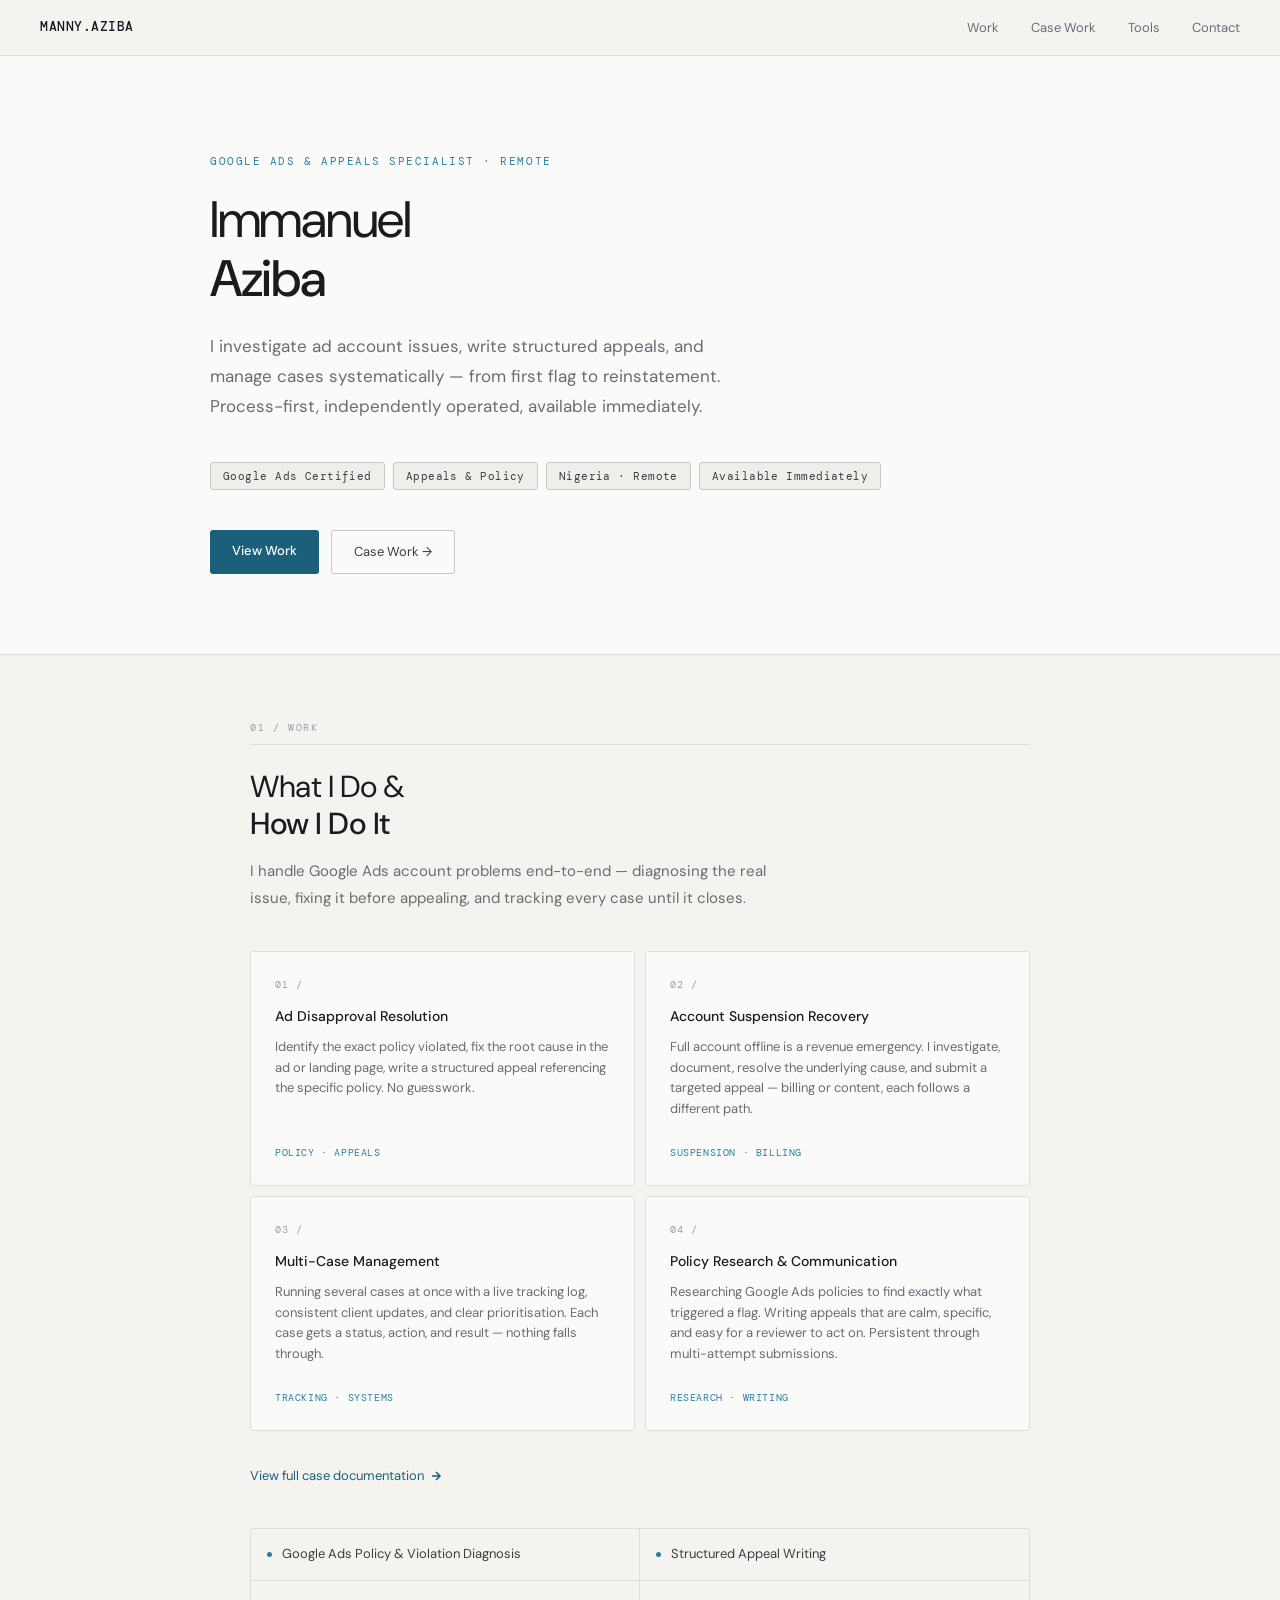
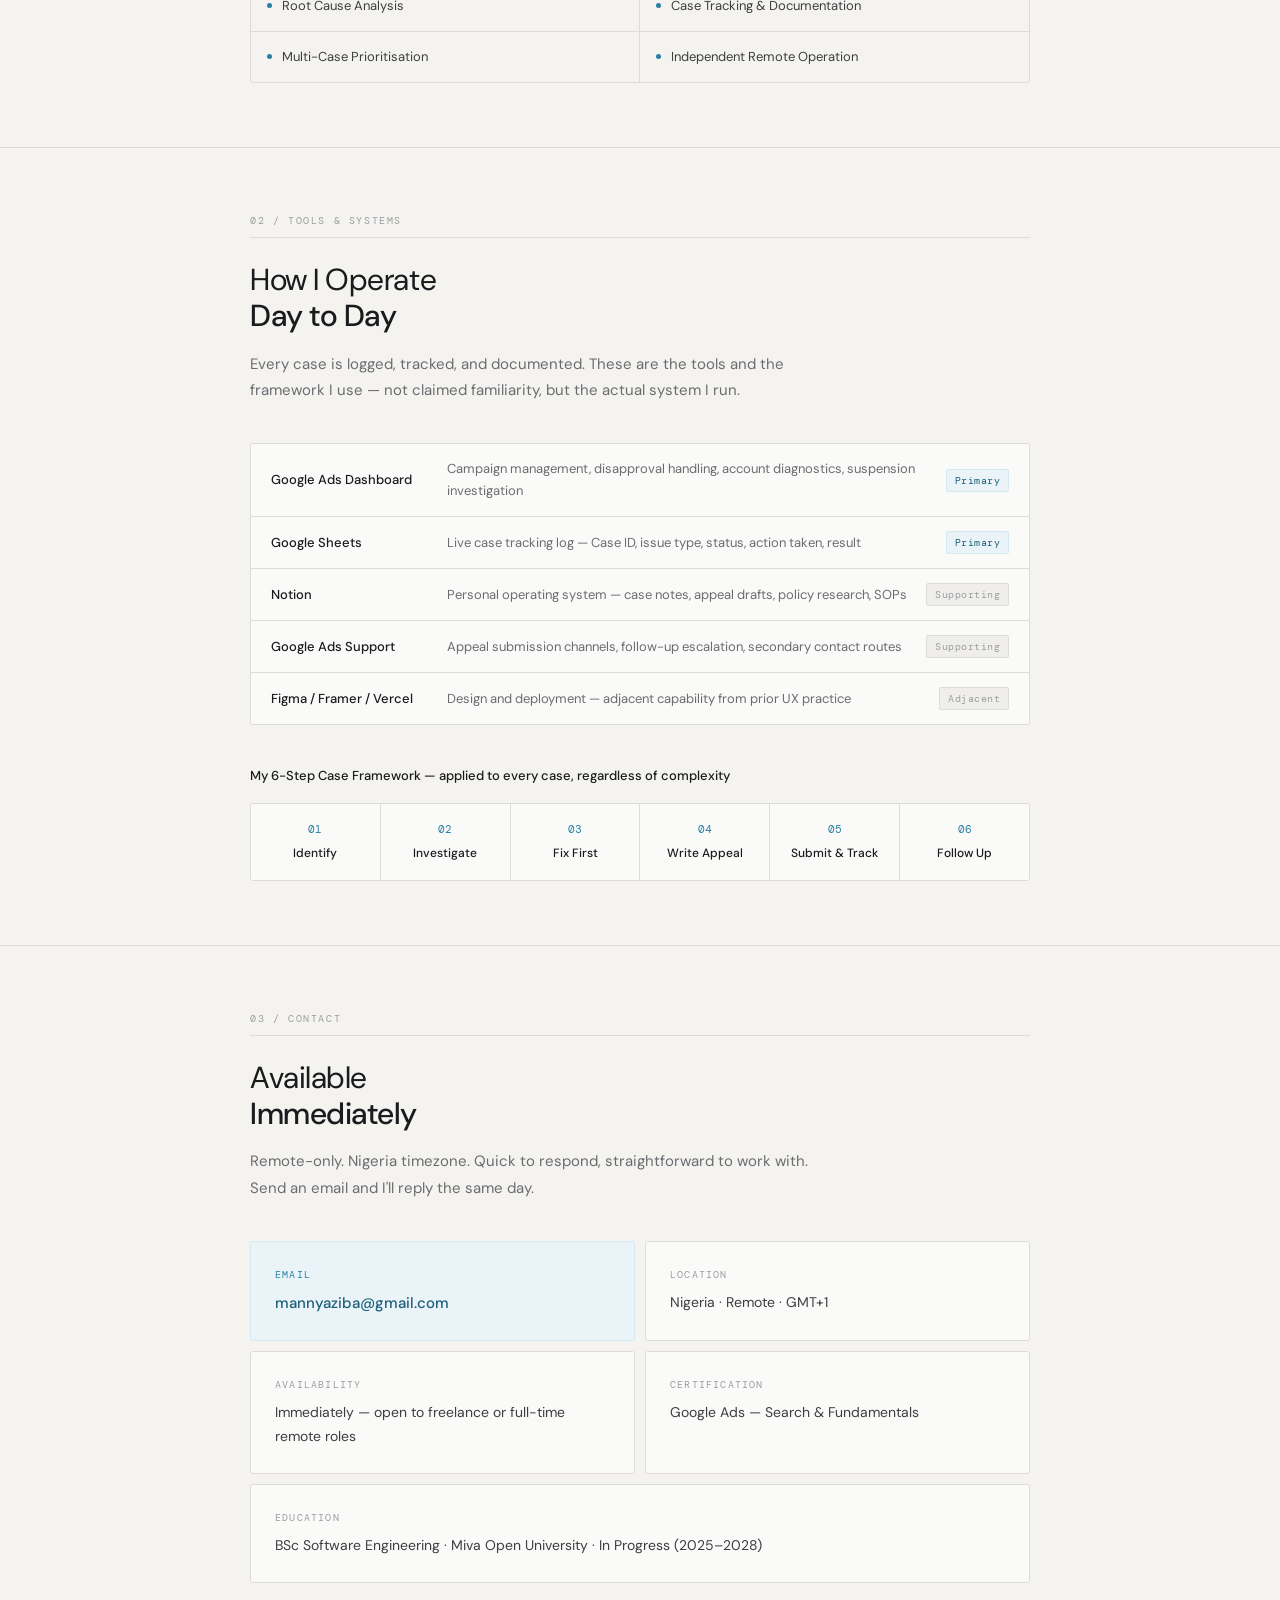
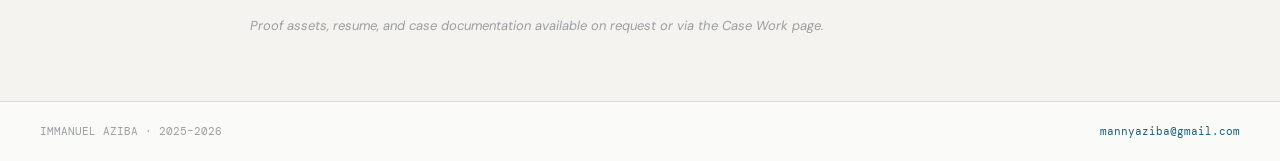
==== index.html @ 6a36b254 "Add files via upload" ====
<!DOCTYPE html>
<html lang="en">
<head>
<meta charset="UTF-8">
<meta name="viewport" content="width=device-width, initial-scale=1.0">
<meta name="description" content="Immanuel Aziba — Google Ads & Appeals Specialist. Remote, available immediately.">
<title>Immanuel Aziba — Google Ads & Appeals Specialist</title>
<link rel="preconnect" href="https://fonts.googleapis.com">
<link rel="preconnect" href="https://fonts.gstatic.com" crossorigin>
<link href="https://fonts.googleapis.com/css2?family=DM+Sans:ital,wght@0,300;0,400;0,500;1,400&family=DM+Mono:wght@400;500&display=swap" rel="stylesheet">
<style>
  *, *::before, *::after { box-sizing: border-box; margin: 0; padding: 0; }

  :root {
    --page-bg: #F4F3EF;
    --surface: #FAFAF8;
    --surface-2: #EFEEEA;
    --ink: #1A1B1E;
    --ink-mid: #3D3E42;
    --ink-light: #6B6C72;
    --ink-muted: #9B9DA3;
    --border: #DDDCDA;
    --border-strong: #C8C7C3;
    --accent: #1C5F7A;
    --accent-mid: #2980A3;
    --accent-light: #D4EAF3;
    --accent-pale: #EAF4F8;
    --gold: #8A6E3A;
    --gold-pale: #F2EBD9;
    --success: #2A6E45;
    --success-pale: #DDF0E7;
  }

  html { background: var(--page-bg); color: var(--ink); font-family: 'DM Sans', sans-serif; scroll-behavior: smooth; }
  body { min-height: 100vh; font-size: 15px; line-height: 1.7; -webkit-font-smoothing: antialiased; }

  /* NAV */
  nav {
    position: sticky; top: 0; z-index: 100;
    background: rgba(244,243,239,0.95);
    backdrop-filter: blur(8px);
    border-bottom: 1px solid var(--border);
    padding: 0 2.5rem;
    display: flex; align-items: center; justify-content: space-between;
    height: 56px;
  }
  .nav-logo {
    font-family: 'DM Mono', monospace;
    font-weight: 500; font-size: 13px; letter-spacing: 0.04em;
    color: var(--ink); text-decoration: none;
  }
  .nav-links { display: flex; gap: 2rem; list-style: none; }
  .nav-links a { font-size: 13px; color: var(--ink-light); text-decoration: none; transition: color 0.15s; }
  .nav-links a:hover { color: var(--ink); }
  .nav-links a.active { color: var(--accent); font-weight: 500; }
  .nav-hamburger { display: none; background: none; border: none; cursor: pointer; padding: 4px; color: var(--ink-light); }

  /* WRAPPER */
  .wrap { max-width: 860px; margin: 0 auto; padding: 0 2.5rem; }

  /* ── HERO ─────────────────────────────── */
  #home {
    background: var(--surface);
    border-bottom: 1px solid var(--border);
    padding: 6rem 2.5rem 5rem;
  }
  .hero-inner { max-width: 860px; margin: 0 auto; }
  .hero-eyebrow {
    font-family: 'DM Mono', monospace;
    font-size: 11px; letter-spacing: 0.14em;
    color: var(--accent-mid); text-transform: uppercase;
    margin-bottom: 1.25rem;
  }
  h1 {
    font-size: clamp(2rem, 5vw, 3.2rem);
    font-weight: 400; color: var(--ink);
    line-height: 1.15; letter-spacing: -0.025em;
    margin-bottom: 1.5rem;
  }
  h1 strong { font-weight: 500; }
  .hero-desc {
    font-size: 17px; color: var(--ink-light);
    max-width: 560px; line-height: 1.75;
    margin-bottom: 2.5rem;
  }
  .hero-chips { display: flex; gap: 8px; flex-wrap: wrap; margin-bottom: 2.5rem; }
  .chip {
    font-family: 'DM Mono', monospace; font-size: 11px;
    background: var(--surface-2); border: 1px solid var(--border-strong);
    color: var(--ink-mid); padding: 4px 12px; border-radius: 3px; letter-spacing: 0.04em;
  }
  .hero-cta { display: flex; gap: 12px; flex-wrap: wrap; }
  .btn-primary {
    font-family: 'DM Sans', sans-serif; font-size: 13px; font-weight: 500;
    background: var(--accent); color: #fff;
    padding: 10px 22px; border-radius: 3px; text-decoration: none;
    transition: background 0.15s;
  }
  .btn-primary:hover { background: var(--accent-mid); }
  .btn-secondary {
    font-family: 'DM Sans', sans-serif; font-size: 13px; font-weight: 400;
    background: transparent; color: var(--ink-mid);
    border: 1px solid var(--border-strong);
    padding: 10px 22px; border-radius: 3px; text-decoration: none;
    transition: border-color 0.15s, color 0.15s;
  }
  .btn-secondary:hover { border-color: var(--ink-mid); color: var(--ink); }

  /* ── SECTION SHARED ───────────────────── */
  section { padding: 4rem 0; border-bottom: 1px solid var(--border); }
  section:last-of-type { border-bottom: none; }
  .section-eyebrow {
    font-family: 'DM Mono', monospace; font-size: 10px;
    letter-spacing: 0.16em; text-transform: uppercase;
    color: var(--ink-muted); margin-bottom: 1.5rem;
    padding-bottom: 8px; border-bottom: 1px solid var(--border);
  }
  h2 {
    font-size: clamp(1.3rem, 3vw, 1.9rem); font-weight: 400;
    color: var(--ink); letter-spacing: -0.015em;
    margin-bottom: 1rem; line-height: 1.2;
  }
  h2 strong { font-weight: 500; }
  .section-lead { font-size: 15px; color: var(--ink-light); max-width: 560px; line-height: 1.75; margin-bottom: 2.5rem; }

  /* ── WORK ─────────────────────────────── */
  .work-grid { display: grid; grid-template-columns: 1fr 1fr; gap: 10px; margin-bottom: 2rem; }
  .work-card {
    background: var(--surface);
    border: 1px solid var(--border);
    border-radius: 3px; padding: 1.5rem;
    display: flex; flex-direction: column; gap: 0.5rem;
  }
  .work-card-num {
    font-family: 'DM Mono', monospace; font-size: 10px;
    color: var(--ink-muted); letter-spacing: 0.1em; margin-bottom: 0.25rem;
  }
  .work-card-title { font-weight: 500; font-size: 14px; color: var(--ink); }
  .work-card-desc { font-size: 13px; color: var(--ink-light); line-height: 1.6; }
  .work-card-tag {
    margin-top: auto; padding-top: 1rem;
    font-family: 'DM Mono', monospace; font-size: 10px;
    color: var(--accent-mid); letter-spacing: 0.06em; text-transform: uppercase;
  }
  .work-link-row { margin-top: 0.5rem; }
  .work-link {
    font-size: 13px; color: var(--accent); text-decoration: none;
    display: inline-flex; align-items: center; gap: 6px;
  }
  .work-link:hover { text-decoration: underline; }
  .work-link svg { width: 12px; height: 12px; }

  /* COMPETENCIES TABLE */
  .comp-grid { display: grid; grid-template-columns: 1fr 1fr; gap: 0; border: 1px solid var(--border); border-radius: 3px; overflow: hidden; margin-top: 2rem; }
  .comp-item {
    padding: 0.875rem 1rem; border-bottom: 1px solid var(--border);
    border-right: 1px solid var(--border);
    font-size: 13px; color: var(--ink-mid);
    display: flex; align-items: center; gap: 10px;
  }
  .comp-item:nth-child(even) { border-right: none; }
  .comp-item:nth-last-child(-n+2) { border-bottom: none; }
  .comp-dot { width: 5px; height: 5px; border-radius: 50%; background: var(--accent-mid); flex-shrink: 0; }

  /* ── TOOLS ────────────────────────────── */
  .tools-list { display: flex; flex-direction: column; gap: 0; border: 1px solid var(--border); border-radius: 3px; overflow: hidden; }
  .tool-row {
    display: grid; grid-template-columns: 160px 1fr auto;
    align-items: center; gap: 1rem;
    padding: 0.875rem 1.25rem;
    border-bottom: 1px solid var(--border);
    background: var(--surface);
    font-size: 13px;
  }
  .tool-row:last-child { border-bottom: none; }
  .tool-name { font-weight: 500; color: var(--ink); font-size: 13px; }
  .tool-desc { color: var(--ink-light); }
  .tool-badge {
    font-family: 'DM Mono', monospace; font-size: 10px; letter-spacing: 0.05em;
    background: var(--surface-2); border: 1px solid var(--border);
    color: var(--ink-muted); padding: 2px 8px; border-radius: 2px;
    white-space: nowrap;
  }
  .tool-badge.primary { background: var(--accent-pale); border-color: var(--accent-light); color: var(--accent); }

  /* FRAMEWORK */
  .framework { margin-top: 2.5rem; }
  .framework-title { font-size: 13px; font-weight: 500; color: var(--ink); margin-bottom: 1rem; }
  .framework-steps { display: flex; gap: 0; border: 1px solid var(--border); border-radius: 3px; overflow: hidden; }
  .framework-step {
    flex: 1; padding: 1rem 0.875rem; border-right: 1px solid var(--border);
    background: var(--surface); text-align: center;
  }
  .framework-step:last-child { border-right: none; }
  .fs-num { font-family: 'DM Mono', monospace; font-size: 11px; color: var(--accent-mid); margin-bottom: 4px; }
  .fs-label { font-size: 12px; font-weight: 500; color: var(--ink); }

  /* ── CONTACT ──────────────────────────── */
  .contact-grid { display: grid; grid-template-columns: 1fr 1fr; gap: 10px; }
  .contact-card {
    background: var(--surface); border: 1px solid var(--border);
    border-radius: 3px; padding: 1.5rem;
  }
  .contact-card.primary { border-color: var(--accent-light); background: var(--accent-pale); }
  .c-label { font-family: 'DM Mono', monospace; font-size: 10px; color: var(--ink-muted); letter-spacing: 0.12em; text-transform: uppercase; margin-bottom: 0.5rem; }
  .contact-card.primary .c-label { color: var(--accent-mid); }
  .c-val { font-size: 14px; color: var(--ink-mid); }
  .c-val a { color: var(--accent); text-decoration: none; font-weight: 500; font-size: 15px; }
  .c-val a:hover { text-decoration: underline; }
  .contact-note { margin-top: 2rem; font-size: 13px; color: var(--ink-muted); font-style: italic; }

  /* FOOTER */
  footer {
    border-top: 1px solid var(--border);
    background: var(--surface);
    padding: 1.25rem 2.5rem;
    display: flex; justify-content: space-between; align-items: center;
    font-family: 'DM Mono', monospace; font-size: 11px; color: var(--ink-muted);
  }
  footer a { color: var(--accent); text-decoration: none; }
  footer a:hover { text-decoration: underline; }

  /* MOBILE */
  @media (max-width: 640px) {
    nav { padding: 0 1.25rem; }
    .nav-links { display: none; flex-direction: column; gap: 0; position: absolute; top: 56px; left: 0; right: 0; background: var(--surface); border-bottom: 1px solid var(--border); padding: 0.5rem 0; }
    .nav-links.open { display: flex; }
    .nav-links li { border-bottom: 1px solid var(--border); }
    .nav-links a { display: block; padding: 0.75rem 1.25rem; }
    .nav-hamburger { display: block; }
    #home { padding: 4rem 1.25rem 3.5rem; }
    .wrap { padding-left: 1.25rem; padding-right: 1.25rem; }
    .work-grid { grid-template-columns: 1fr; }
    .comp-grid { grid-template-columns: 1fr; }
    .comp-item { border-right: none !important; }
    .comp-item:last-child { border-bottom: none; }
    .tool-row { grid-template-columns: 1fr; gap: 4px; }
    .tool-badge { align-self: flex-start; }
    .framework-steps { flex-direction: column; }
    .framework-step { border-right: none; border-bottom: 1px solid var(--border); text-align: left; display: flex; align-items: center; gap: 10px; }
    .framework-step:last-child { border-bottom: none; }
    .contact-grid { grid-template-columns: 1fr; }
    footer { flex-direction: column; gap: 4px; text-align: center; padding: 1.25rem; }
  }
</style>
</head>
<body>

<nav>
  <a href="#home" class="nav-logo">MANNY.AZIBA</a>
  <ul class="nav-links" id="nav-links">
    <li><a href="#work">Work</a></li>
    <li><a href="case-work.html">Case Work</a></li>
    <li><a href="#tools">Tools</a></li>
    <li><a href="#contact">Contact</a></li>
  </ul>
  <button class="nav-hamburger" id="hamburger" aria-label="Toggle menu">
    <svg width="20" height="20" viewBox="0 0 20 20" fill="none" stroke="currentColor" stroke-width="1.5">
      <line x1="3" y1="6" x2="17" y2="6"/><line x1="3" y1="10" x2="17" y2="10"/><line x1="3" y1="14" x2="17" y2="14"/>
    </svg>
  </button>
</nav>

<main>

  <!-- HOME / HERO -->
  <div id="home">
    <div class="hero-inner">
      <div class="hero-eyebrow">Google Ads &amp; Appeals Specialist · Remote</div>
      <h1>Immanuel<br><strong>Aziba</strong></h1>
      <p class="hero-desc">
        I investigate ad account issues, write structured appeals, and manage cases systematically — from first flag to reinstatement. Process-first, independently operated, available immediately.
      </p>
      <div class="hero-chips">
        <span class="chip">Google Ads Certified</span>
        <span class="chip">Appeals &amp; Policy</span>
        <span class="chip">Nigeria · Remote</span>
        <span class="chip">Available Immediately</span>
      </div>
      <div class="hero-cta">
        <a href="#work" class="btn-primary">View Work</a>
        <a href="case-work.html" class="btn-secondary">Case Work →</a>
      </div>
    </div>
  </div>

  <!-- WORK -->
  <section id="work">
    <div class="wrap">
      <div class="section-eyebrow">01 / Work</div>
      <h2>What I Do &amp;<br><strong>How I Do It</strong></h2>
      <p class="section-lead">
        I handle Google Ads account problems end-to-end — diagnosing the real issue, fixing it before appealing, and tracking every case until it closes.
      </p>

      <div class="work-grid">
        <div class="work-card">
          <div class="work-card-num">01 /</div>
          <div class="work-card-title">Ad Disapproval Resolution</div>
          <div class="work-card-desc">Identify the exact policy violated, fix the root cause in the ad or landing page, write a structured appeal referencing the specific policy. No guesswork.</div>
          <div class="work-card-tag">Policy · Appeals</div>
        </div>
        <div class="work-card">
          <div class="work-card-num">02 /</div>
          <div class="work-card-title">Account Suspension Recovery</div>
          <div class="work-card-desc">Full account offline is a revenue emergency. I investigate, document, resolve the underlying cause, and submit a targeted appeal — billing or content, each follows a different path.</div>
          <div class="work-card-tag">Suspension · Billing</div>
        </div>
        <div class="work-card">
          <div class="work-card-num">03 /</div>
          <div class="work-card-title">Multi-Case Management</div>
          <div class="work-card-desc">Running several cases at once with a live tracking log, consistent client updates, and clear prioritisation. Each case gets a status, action, and result — nothing falls through.</div>
          <div class="work-card-tag">Tracking · Systems</div>
        </div>
        <div class="work-card">
          <div class="work-card-num">04 /</div>
          <div class="work-card-title">Policy Research &amp; Communication</div>
          <div class="work-card-desc">Researching Google Ads policies to find exactly what triggered a flag. Writing appeals that are calm, specific, and easy for a reviewer to act on. Persistent through multi-attempt submissions.</div>
          <div class="work-card-tag">Research · Writing</div>
        </div>
      </div>

      <div class="work-link-row">
        <a href="case-work.html" class="work-link">
          View full case documentation
          <svg viewBox="0 0 12 12" fill="none" stroke="currentColor" stroke-width="1.5"><path d="M2 6h8M6 2l4 4-4 4"/></svg>
        </a>
      </div>

      <div class="comp-grid" style="margin-top: 2.5rem;">
        <div class="comp-item"><div class="comp-dot"></div>Google Ads Policy &amp; Violation Diagnosis</div>
        <div class="comp-item"><div class="comp-dot"></div>Structured Appeal Writing</div>
        <div class="comp-item"><div class="comp-dot"></div>Root Cause Analysis</div>
        <div class="comp-item"><div class="comp-dot"></div>Case Tracking &amp; Documentation</div>
        <div class="comp-item"><div class="comp-dot"></div>Multi-Case Prioritisation</div>
        <div class="comp-item"><div class="comp-dot"></div>Independent Remote Operation</div>
      </div>
    </div>
  </section>

  <!-- TOOLS -->
  <section id="tools">
    <div class="wrap">
      <div class="section-eyebrow">02 / Tools &amp; Systems</div>
      <h2>How I Operate<br><strong>Day to Day</strong></h2>
      <p class="section-lead">
        Every case is logged, tracked, and documented. These are the tools and the framework I use — not claimed familiarity, but the actual system I run.
      </p>

      <div class="tools-list">
        <div class="tool-row">
          <div class="tool-name">Google Ads Dashboard</div>
          <div class="tool-desc">Campaign management, disapproval handling, account diagnostics, suspension investigation</div>
          <div class="tool-badge primary">Primary</div>
        </div>
        <div class="tool-row">
          <div class="tool-name">Google Sheets</div>
          <div class="tool-desc">Live case tracking log — Case ID, issue type, status, action taken, result</div>
          <div class="tool-badge primary">Primary</div>
        </div>
        <div class="tool-row">
          <div class="tool-name">Notion</div>
          <div class="tool-desc">Personal operating system — case notes, appeal drafts, policy research, SOPs</div>
          <div class="tool-badge">Supporting</div>
        </div>
        <div class="tool-row">
          <div class="tool-name">Google Ads Support</div>
          <div class="tool-desc">Appeal submission channels, follow-up escalation, secondary contact routes</div>
          <div class="tool-badge">Supporting</div>
        </div>
        <div class="tool-row">
          <div class="tool-name">Figma / Framer / Vercel</div>
          <div class="tool-desc">Design and deployment — adjacent capability from prior UX practice</div>
          <div class="tool-badge">Adjacent</div>
        </div>
      </div>

      <div class="framework">
        <div class="framework-title">My 6-Step Case Framework — applied to every case, regardless of complexity</div>
        <div class="framework-steps">
          <div class="framework-step">
            <div class="fs-num">01</div>
            <div class="fs-label">Identify</div>
          </div>
          <div class="framework-step">
            <div class="fs-num">02</div>
            <div class="fs-label">Investigate</div>
          </div>
          <div class="framework-step">
            <div class="fs-num">03</div>
            <div class="fs-label">Fix First</div>
          </div>
          <div class="framework-step">
            <div class="fs-num">04</div>
            <div class="fs-label">Write Appeal</div>
          </div>
          <div class="framework-step">
            <div class="fs-num">05</div>
            <div class="fs-label">Submit &amp; Track</div>
          </div>
          <div class="framework-step">
            <div class="fs-num">06</div>
            <div class="fs-label">Follow Up</div>
          </div>
        </div>
      </div>
    </div>
  </section>

  <!-- CONTACT -->
  <section id="contact">
    <div class="wrap">
      <div class="section-eyebrow">03 / Contact</div>
      <h2>Available<br><strong>Immediately</strong></h2>
      <p class="section-lead">
        Remote-only. Nigeria timezone. Quick to respond, straightforward to work with. Send an email and I'll reply the same day.
      </p>

      <div class="contact-grid">
        <div class="contact-card primary">
          <div class="c-label">Email</div>
          <div class="c-val"><a href="mailto:mannyaziba@gmail.com">mannyaziba@gmail.com</a></div>
        </div>
        <div class="contact-card">
          <div class="c-label">Location</div>
          <div class="c-val">Nigeria · Remote · GMT+1</div>
        </div>
        <div class="contact-card">
          <div class="c-label">Availability</div>
          <div class="c-val">Immediately — open to freelance or full-time remote roles</div>
        </div>
        <div class="contact-card">
          <div class="c-label">Certification</div>
          <div class="c-val">Google Ads — Search &amp; Fundamentals</div>
        </div>
        <div class="contact-card" style="grid-column: 1 / -1;">
          <div class="c-label">Education</div>
          <div class="c-val">BSc Software Engineering · Miva Open University · In Progress (2025–2028)</div>
        </div>
      </div>

      <p class="contact-note">Proof assets, resume, and case documentation available on request or via the Case Work page.</p>
    </div>
  </section>

</main>

<footer>
  <span>IMMANUEL AZIBA · 2025–2026</span>
  <a href="mailto:mannyaziba@gmail.com">mannyaziba@gmail.com</a>
</footer>

<script>
  // Mobile nav toggle
  const hamburger = document.getElementById('hamburger');
  const navLinks = document.getElementById('nav-links');
  hamburger.addEventListener('click', () => navLinks.classList.toggle('open'));
  navLinks.querySelectorAll('a').forEach(a => a.addEventListener('click', () => navLinks.classList.remove('open')));

  // Active nav highlighting on scroll
  const sections = document.querySelectorAll('[id]');
  const navAs = document.querySelectorAll('.nav-links a');
  const observer = new IntersectionObserver((entries) => {
    entries.forEach(e => {
      if (e.isIntersecting) {
        navAs.forEach(a => a.classList.remove('active'));
        const active = document.querySelector(`.nav-links a[href="#${e.target.id}"]`);
        if (active) active.classList.add('active');
      }
    });
  }, { rootMargin: '-40% 0px -55% 0px' });
  sections.forEach(s => observer.observe(s));
</script>

</body>
</html>
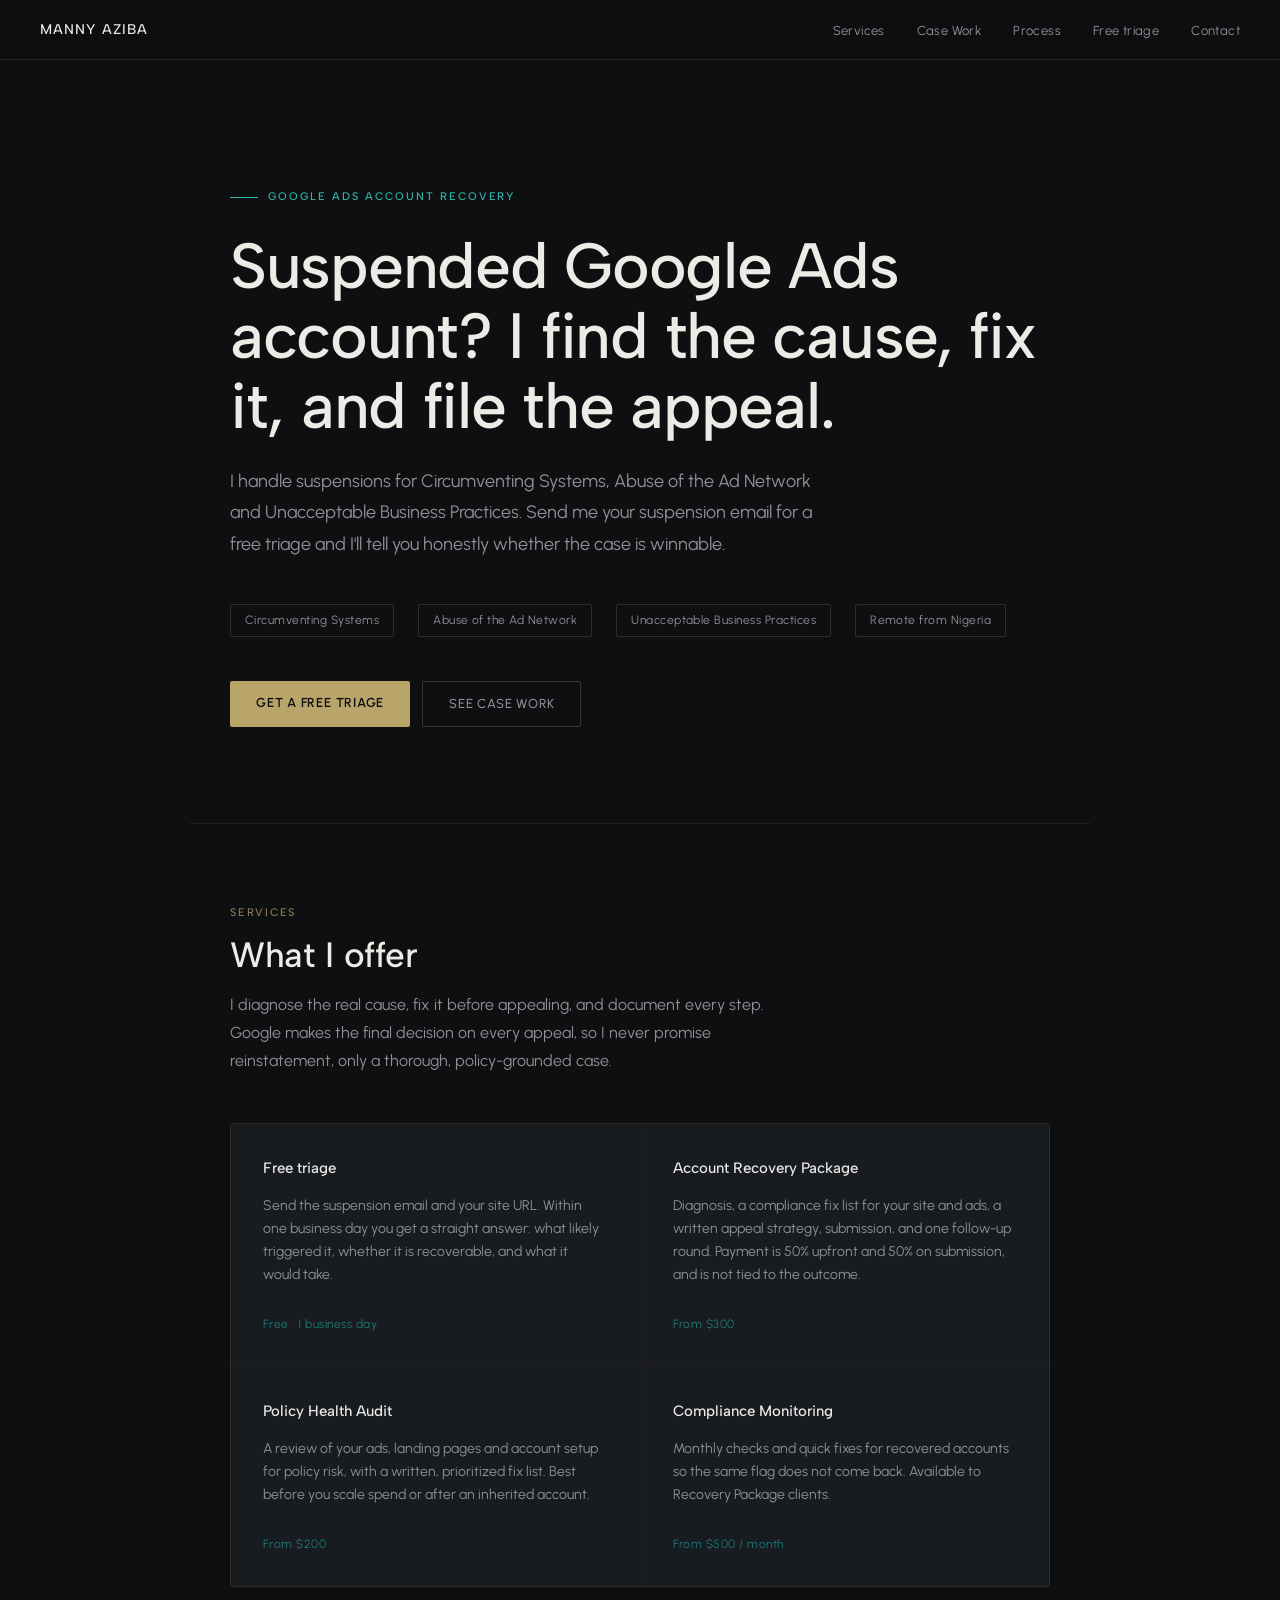
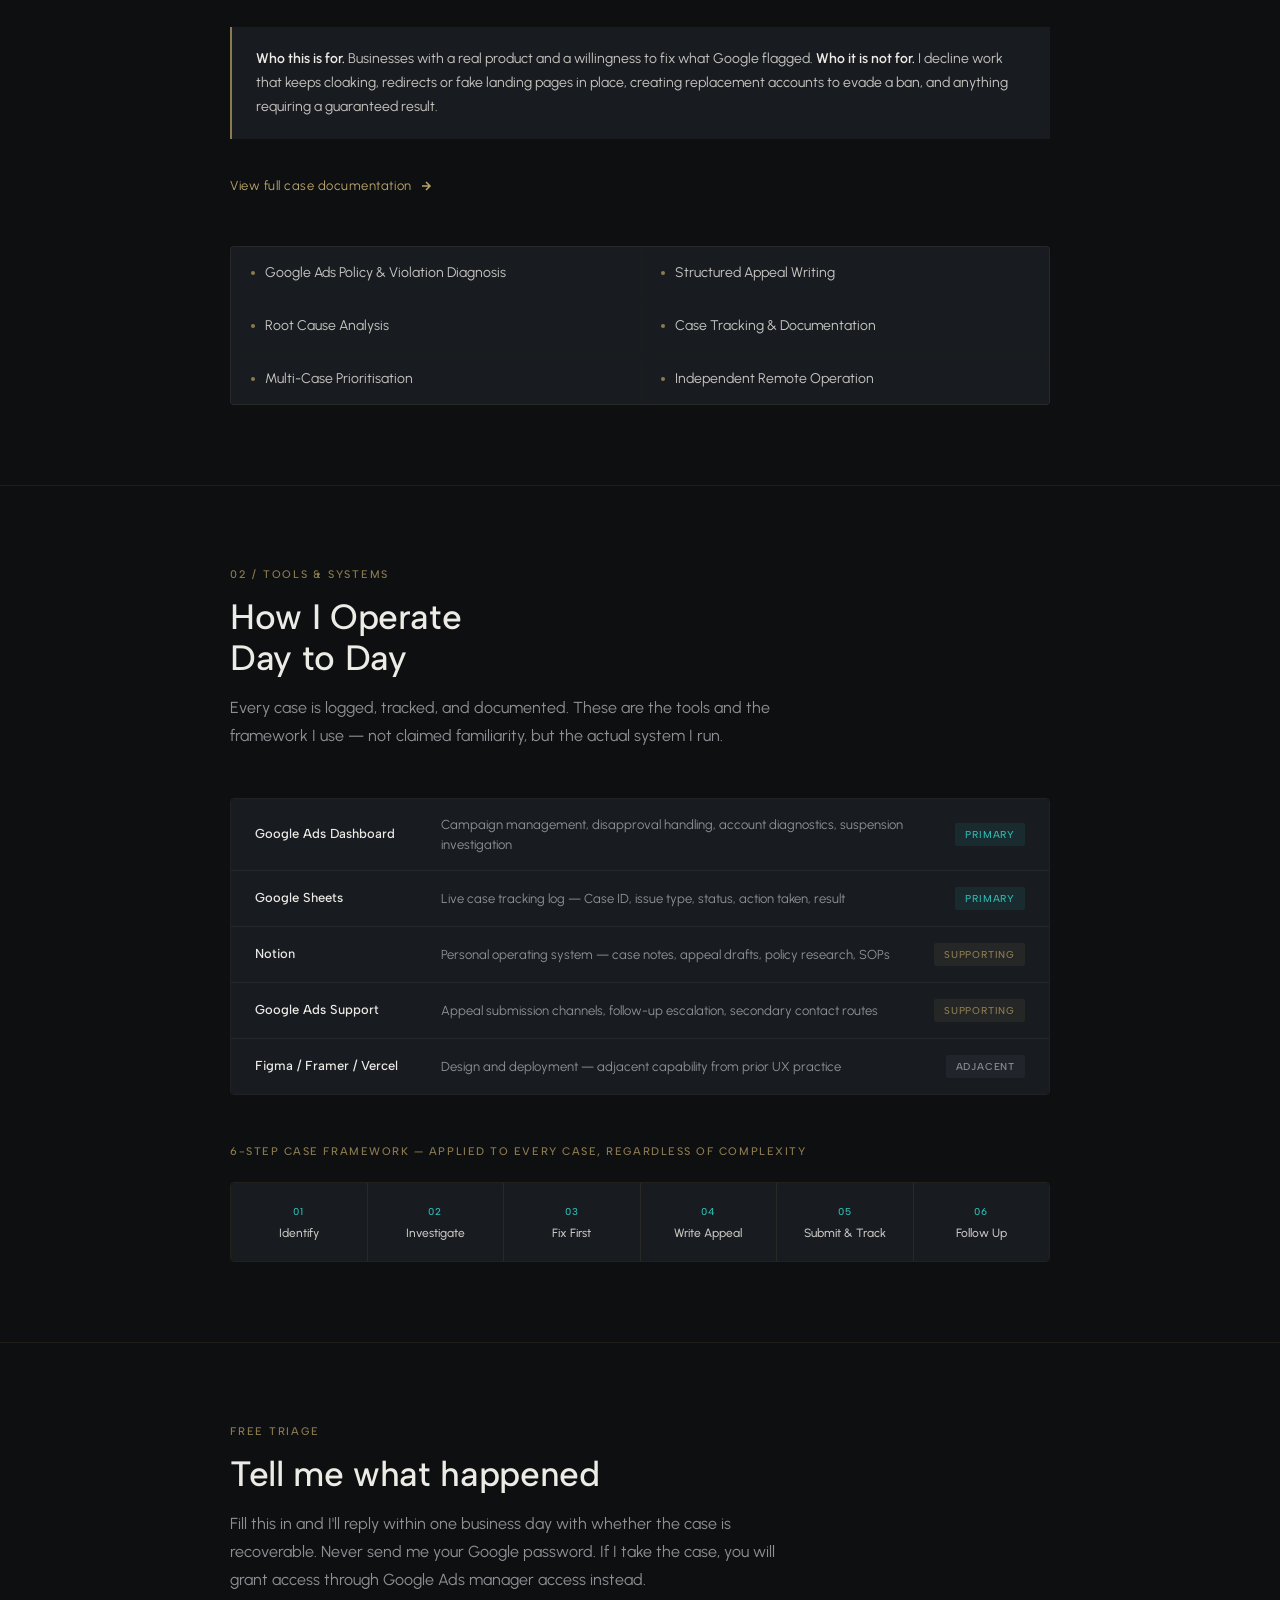
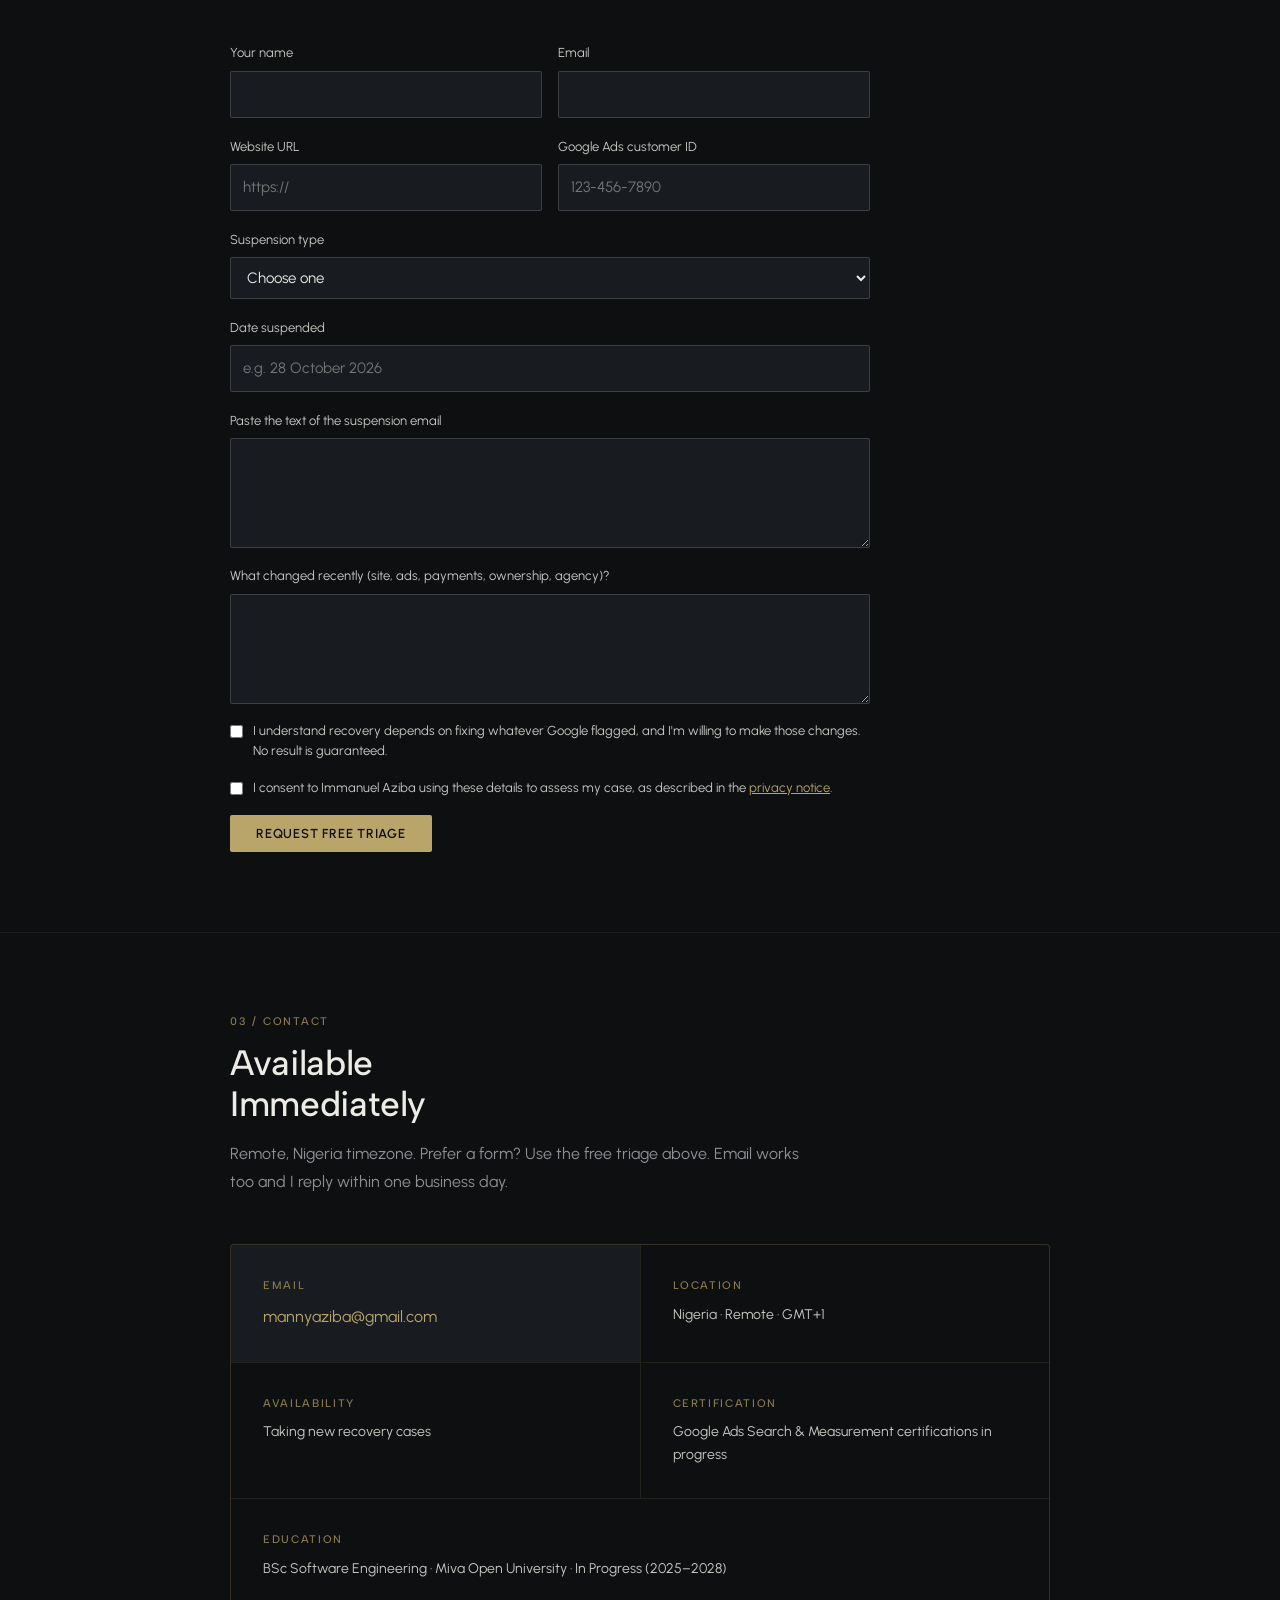
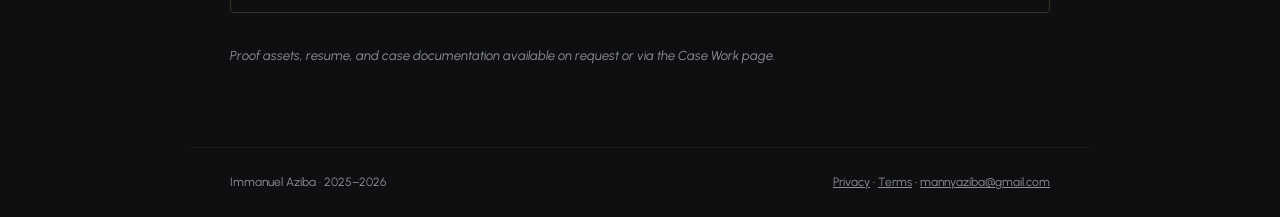
==== commit a9e89369: "Add files via upload" ====
--- a/index.html
+++ b/index.html
@@ -3,331 +3,355 @@
 <head>
 <meta charset="UTF-8">
 <meta name="viewport" content="width=device-width, initial-scale=1.0">
-<meta name="description" content="Immanuel Aziba — Google Ads & Appeals Specialist. Remote, available immediately.">
+<meta name="description" content="Suspended Google Ads account? Immanuel Aziba investigates the cause, fixes it and files the appeal. Circumventing Systems, Abuse of the Ad Network, Unacceptable Business Practices.">
 <title>Immanuel Aziba — Google Ads & Appeals Specialist</title>
 <link rel="preconnect" href="https://fonts.googleapis.com">
 <link rel="preconnect" href="https://fonts.gstatic.com" crossorigin>
-<link href="https://fonts.googleapis.com/css2?family=DM+Sans:ital,wght@0,300;0,400;0,500;1,400&family=DM+Mono:wght@400;500&display=swap" rel="stylesheet">
+<link href="https://fonts.googleapis.com/css2?family=Urbanist:ital,wght@0,400;0,500;0,600;1,400&family=Albert+Sans:wght@500&display=swap" rel="stylesheet">
 <style>
   *, *::before, *::after { box-sizing: border-box; margin: 0; padding: 0; }
 
   :root {
-    --page-bg: #F4F3EF;
-    --surface: #FAFAF8;
-    --surface-2: #EFEEEA;
-    --ink: #1A1B1E;
-    --ink-mid: #3D3E42;
-    --ink-light: #6B6C72;
-    --ink-muted: #9B9DA3;
-    --border: #DDDCDA;
-    --border-strong: #C8C7C3;
-    --accent: #1C5F7A;
-    --accent-mid: #2980A3;
-    --accent-light: #D4EAF3;
-    --accent-pale: #EAF4F8;
-    --gold: #8A6E3A;
-    --gold-pale: #F2EBD9;
-    --success: #2A6E45;
-    --success-pale: #DDF0E7;
-  }
-
-  html { background: var(--page-bg); color: var(--ink); font-family: 'DM Sans', sans-serif; scroll-behavior: smooth; }
-  body { min-height: 100vh; font-size: 15px; line-height: 1.7; -webkit-font-smoothing: antialiased; }
-
-  /* NAV */
+    --obsidian: #0E0F11;
+    --graphite: #1C1F24;
+    --graphite-light: #252930;
+    --bone: #ECEBE6;
+    --bone-dim: #C8C7C2;
+    --fog: #8E9095;
+    --gold: #B9A46A;
+    --gold-dim: #8C7B4F;
+    --teal: #2FB8B0;
+    --teal-dim: #1D7A75;
+    --crimson: #A12121;
+    --surface: #181B20;
+  }
+
+  html { background: var(--obsidian); color: var(--bone); font-family: 'Urbanist', sans-serif; scroll-behavior: smooth; }
+  body { min-height: 100vh; background: var(--obsidian); color: var(--bone); font-size: 16px; line-height: 1.7; -webkit-font-smoothing: antialiased; }
+
+  /* ── NAV ──────────────────────────────── */
   nav {
     position: sticky; top: 0; z-index: 100;
-    background: rgba(244,243,239,0.95);
-    backdrop-filter: blur(8px);
-    border-bottom: 1px solid var(--border);
+    background: rgba(14,15,17,0.92); backdrop-filter: blur(12px);
+    border-bottom: 1px solid rgba(185,164,106,0.15);
     padding: 0 2.5rem;
     display: flex; align-items: center; justify-content: space-between;
-    height: 56px;
+    height: 60px;
   }
   .nav-logo {
-    font-family: 'DM Mono', monospace;
-    font-weight: 500; font-size: 13px; letter-spacing: 0.04em;
-    color: var(--ink); text-decoration: none;
+    font-family: 'Albert Sans', sans-serif;
+    font-weight: 500; font-size: 14px; letter-spacing: 0.08em;
+    color: var(--bone); text-decoration: none;
   }
   .nav-links { display: flex; gap: 2rem; list-style: none; }
-  .nav-links a { font-size: 13px; color: var(--ink-light); text-decoration: none; transition: color 0.15s; }
-  .nav-links a:hover { color: var(--ink); }
-  .nav-links a.active { color: var(--accent); font-weight: 500; }
-  .nav-hamburger { display: none; background: none; border: none; cursor: pointer; padding: 4px; color: var(--ink-light); }
-
-  /* WRAPPER */
-  .wrap { max-width: 860px; margin: 0 auto; padding: 0 2.5rem; }
+  .nav-links a {
+    font-size: 13px; color: var(--fog);
+    text-decoration: none; letter-spacing: 0.03em; transition: color 0.2s;
+  }
+  .nav-links a:hover, .nav-links a.active { color: var(--gold); }
+  .nav-hamburger { display: none; background: none; border: none; cursor: pointer; padding: 4px; color: var(--fog); }
+
+  /* ── SHARED ───────────────────────────── */
+  .wrap { max-width: 900px; margin: 0 auto; padding: 0 2.5rem; }
+
+  .section-tag {
+    font-family: 'Albert Sans', sans-serif;
+    font-size: 11px; font-weight: 500; letter-spacing: 0.18em;
+    color: var(--teal); text-transform: uppercase;
+    margin-bottom: 1.5rem;
+    display: flex; align-items: center; gap: 10px;
+  }
+  .section-tag::before { content: ''; display: block; width: 28px; height: 1px; background: var(--teal); }
+
+  .section-num {
+    font-family: 'Albert Sans', sans-serif;
+    font-size: 11px; font-weight: 500; letter-spacing: 0.16em;
+    color: var(--gold-dim); text-transform: uppercase; margin-bottom: 0.75rem;
+  }
+
+  h1 {
+    font-family: 'Albert Sans', sans-serif;
+    font-size: clamp(2.4rem, 6vw, 4rem); font-weight: 500;
+    color: var(--bone); line-height: 1.1; letter-spacing: -0.02em;
+    margin-bottom: 1.5rem;
+  }
+  h2 {
+    font-family: 'Albert Sans', sans-serif;
+    font-size: clamp(1.5rem, 3.5vw, 2.2rem); font-weight: 500;
+    color: var(--bone); line-height: 1.15; letter-spacing: -0.01em;
+    margin-bottom: 1rem;
+  }
 
   /* ── HERO ─────────────────────────────── */
   #home {
-    background: var(--surface);
-    border-bottom: 1px solid var(--border);
-    padding: 6rem 2.5rem 5rem;
-  }
-  .hero-inner { max-width: 860px; margin: 0 auto; }
-  .hero-eyebrow {
-    font-family: 'DM Mono', monospace;
-    font-size: 11px; letter-spacing: 0.14em;
-    color: var(--accent-mid); text-transform: uppercase;
-    margin-bottom: 1.25rem;
-  }
-  h1 {
-    font-size: clamp(2rem, 5vw, 3.2rem);
-    font-weight: 400; color: var(--ink);
-    line-height: 1.15; letter-spacing: -0.025em;
-    margin-bottom: 1.5rem;
-  }
-  h1 strong { font-weight: 500; }
+    padding: 8rem 2.5rem 6rem;
+    max-width: 900px; margin: 0 auto;
+    border-bottom: 1px solid rgba(185,164,106,0.12);
+  }
   .hero-desc {
-    font-size: 17px; color: var(--ink-light);
-    max-width: 560px; line-height: 1.75;
-    margin-bottom: 2.5rem;
-  }
-  .hero-chips { display: flex; gap: 8px; flex-wrap: wrap; margin-bottom: 2.5rem; }
+    font-size: 18px; color: var(--fog); max-width: 600px;
+    line-height: 1.75; margin-bottom: 2.75rem;
+  }
+  .hero-chips { display: flex; gap: 1.5rem; flex-wrap: wrap; margin-bottom: 2.75rem; }
   .chip {
-    font-family: 'DM Mono', monospace; font-size: 11px;
-    background: var(--surface-2); border: 1px solid var(--border-strong);
-    color: var(--ink-mid); padding: 4px 12px; border-radius: 3px; letter-spacing: 0.04em;
+    font-size: 12px; color: var(--fog);
+    border: 1px solid rgba(142,144,149,0.25);
+    padding: 5px 14px; border-radius: 2px; letter-spacing: 0.04em;
   }
   .hero-cta { display: flex; gap: 12px; flex-wrap: wrap; }
   .btn-primary {
-    font-family: 'DM Sans', sans-serif; font-size: 13px; font-weight: 500;
-    background: var(--accent); color: #fff;
-    padding: 10px 22px; border-radius: 3px; text-decoration: none;
-    transition: background 0.15s;
-  }
-  .btn-primary:hover { background: var(--accent-mid); }
-  .btn-secondary {
-    font-family: 'DM Sans', sans-serif; font-size: 13px; font-weight: 400;
-    background: transparent; color: var(--ink-mid);
-    border: 1px solid var(--border-strong);
-    padding: 10px 22px; border-radius: 3px; text-decoration: none;
-    transition: border-color 0.15s, color 0.15s;
-  }
-  .btn-secondary:hover { border-color: var(--ink-mid); color: var(--ink); }
-
-  /* ── SECTION SHARED ───────────────────── */
-  section { padding: 4rem 0; border-bottom: 1px solid var(--border); }
-  section:last-of-type { border-bottom: none; }
-  .section-eyebrow {
-    font-family: 'DM Mono', monospace; font-size: 10px;
-    letter-spacing: 0.16em; text-transform: uppercase;
-    color: var(--ink-muted); margin-bottom: 1.5rem;
-    padding-bottom: 8px; border-bottom: 1px solid var(--border);
-  }
-  h2 {
-    font-size: clamp(1.3rem, 3vw, 1.9rem); font-weight: 400;
-    color: var(--ink); letter-spacing: -0.015em;
-    margin-bottom: 1rem; line-height: 1.2;
-  }
-  h2 strong { font-weight: 500; }
-  .section-lead { font-size: 15px; color: var(--ink-light); max-width: 560px; line-height: 1.75; margin-bottom: 2.5rem; }
+    font-family: 'Urbanist', sans-serif; font-size: 13px; font-weight: 600;
+    letter-spacing: 0.06em; text-transform: uppercase;
+    background: var(--gold); color: var(--obsidian);
+    padding: 11px 26px; border-radius: 2px; text-decoration: none;
+    transition: background 0.2s, color 0.2s;
+  }
+  .btn-primary:hover { background: var(--bone); color: var(--obsidian); }
+  .btn-ghost {
+    font-family: 'Urbanist', sans-serif; font-size: 13px; font-weight: 500;
+    letter-spacing: 0.06em; text-transform: uppercase;
+    background: transparent; color: var(--fog);
+    border: 1px solid rgba(142,144,149,0.3);
+    padding: 11px 26px; border-radius: 2px; text-decoration: none;
+    transition: border-color 0.2s, color 0.2s;
+  }
+  .btn-ghost:hover { border-color: var(--gold-dim); color: var(--bone); }
+
+  /* ── SECTIONS ─────────────────────────── */
+  .page-section {
+    padding: 5rem 0;
+    border-bottom: 1px solid rgba(185,164,106,0.1);
+  }
+  .page-section:last-of-type { border-bottom: none; }
+  .section-lead { font-size: 16px; color: var(--fog); max-width: 580px; line-height: 1.75; margin-bottom: 3rem; }
 
   /* ── WORK ─────────────────────────────── */
-  .work-grid { display: grid; grid-template-columns: 1fr 1fr; gap: 10px; margin-bottom: 2rem; }
-  .work-card {
-    background: var(--surface);
-    border: 1px solid var(--border);
-    border-radius: 3px; padding: 1.5rem;
-    display: flex; flex-direction: column; gap: 0.5rem;
-  }
-  .work-card-num {
-    font-family: 'DM Mono', monospace; font-size: 10px;
-    color: var(--ink-muted); letter-spacing: 0.1em; margin-bottom: 0.25rem;
-  }
-  .work-card-title { font-weight: 500; font-size: 14px; color: var(--ink); }
-  .work-card-desc { font-size: 13px; color: var(--ink-light); line-height: 1.6; }
-  .work-card-tag {
-    margin-top: auto; padding-top: 1rem;
-    font-family: 'DM Mono', monospace; font-size: 10px;
-    color: var(--accent-mid); letter-spacing: 0.06em; text-transform: uppercase;
-  }
-  .work-link-row { margin-top: 0.5rem; }
+  .work-grid { display: grid; grid-template-columns: 1fr 1fr; gap: 1px; background: rgba(185,164,106,0.1); border: 1px solid rgba(185,164,106,0.1); border-radius: 4px; overflow: hidden; margin-bottom: 2.5rem; }
+  .work-card { background: var(--surface); padding: 2rem; display: flex; flex-direction: column; gap: 0.75rem; }
+  .work-card-num { font-family: 'Albert Sans', sans-serif; font-size: 10px; font-weight: 500; letter-spacing: 0.16em; color: var(--gold-dim); text-transform: uppercase; }
+  .work-card-title { font-family: 'Albert Sans', sans-serif; font-size: 15px; font-weight: 500; color: var(--bone); }
+  .work-card-desc { font-size: 14px; color: var(--fog); line-height: 1.65; }
+  .work-card-tag { margin-top: auto; padding-top: 1rem; font-size: 12px; color: var(--teal-dim); letter-spacing: 0.04em; }
+
   .work-link {
-    font-size: 13px; color: var(--accent); text-decoration: none;
-    display: inline-flex; align-items: center; gap: 6px;
-  }
-  .work-link:hover { text-decoration: underline; }
+    display: inline-flex; align-items: center; gap: 8px;
+    font-size: 13px; color: var(--gold); text-decoration: none;
+    letter-spacing: 0.04em; transition: color 0.2s;
+  }
+  .work-link:hover { color: var(--bone); }
   .work-link svg { width: 12px; height: 12px; }
 
-  /* COMPETENCIES TABLE */
-  .comp-grid { display: grid; grid-template-columns: 1fr 1fr; gap: 0; border: 1px solid var(--border); border-radius: 3px; overflow: hidden; margin-top: 2rem; }
+  /* COMPETENCIES */
+  .comp-grid {
+    margin-top: 3rem;
+    display: grid; grid-template-columns: 1fr 1fr; gap: 1px;
+    background: rgba(142,144,149,0.1);
+    border: 1px solid rgba(142,144,149,0.1); border-radius: 4px; overflow: hidden;
+  }
   .comp-item {
-    padding: 0.875rem 1rem; border-bottom: 1px solid var(--border);
-    border-right: 1px solid var(--border);
-    font-size: 13px; color: var(--ink-mid);
+    background: var(--surface); padding: 0.875rem 1.25rem;
+    font-size: 14px; color: var(--bone-dim);
     display: flex; align-items: center; gap: 10px;
   }
-  .comp-item:nth-child(even) { border-right: none; }
-  .comp-item:nth-last-child(-n+2) { border-bottom: none; }
-  .comp-dot { width: 5px; height: 5px; border-radius: 50%; background: var(--accent-mid); flex-shrink: 0; }
+  .comp-dot { width: 4px; height: 4px; border-radius: 50%; background: var(--gold-dim); flex-shrink: 0; }
 
   /* ── TOOLS ────────────────────────────── */
-  .tools-list { display: flex; flex-direction: column; gap: 0; border: 1px solid var(--border); border-radius: 3px; overflow: hidden; }
+  .tools-list { border: 1px solid rgba(142,144,149,0.15); border-radius: 4px; overflow: hidden; }
   .tool-row {
-    display: grid; grid-template-columns: 160px 1fr auto;
-    align-items: center; gap: 1rem;
-    padding: 0.875rem 1.25rem;
-    border-bottom: 1px solid var(--border);
-    background: var(--surface);
-    font-size: 13px;
+    display: grid; grid-template-columns: 170px 1fr auto;
+    align-items: center; gap: 1rem; padding: 1rem 1.5rem;
+    border-bottom: 1px solid rgba(142,144,149,0.1);
+    background: var(--surface); font-size: 14px;
   }
   .tool-row:last-child { border-bottom: none; }
-  .tool-name { font-weight: 500; color: var(--ink); font-size: 13px; }
-  .tool-desc { color: var(--ink-light); }
-  .tool-badge {
-    font-family: 'DM Mono', monospace; font-size: 10px; letter-spacing: 0.05em;
-    background: var(--surface-2); border: 1px solid var(--border);
-    color: var(--ink-muted); padding: 2px 8px; border-radius: 2px;
-    white-space: nowrap;
-  }
-  .tool-badge.primary { background: var(--accent-pale); border-color: var(--accent-light); color: var(--accent); }
+  .tool-name { font-family: 'Albert Sans', sans-serif; font-size: 13px; font-weight: 500; color: var(--bone); }
+  .tool-desc { font-size: 13px; color: var(--fog); line-height: 1.5; }
+  .tool-tag {
+    font-family: 'Albert Sans', sans-serif; font-size: 10px; font-weight: 500;
+    letter-spacing: 0.08em; text-transform: uppercase;
+    padding: 3px 10px; border-radius: 2px; white-space: nowrap;
+  }
+  .tag-primary { background: rgba(47,184,176,0.1); color: var(--teal); }
+  .tag-support  { background: rgba(185,164,106,0.08); color: var(--gold-dim); }
+  .tag-adjacent { background: rgba(142,144,149,0.08); color: var(--fog); }
 
   /* FRAMEWORK */
-  .framework { margin-top: 2.5rem; }
-  .framework-title { font-size: 13px; font-weight: 500; color: var(--ink); margin-bottom: 1rem; }
-  .framework-steps { display: flex; gap: 0; border: 1px solid var(--border); border-radius: 3px; overflow: hidden; }
-  .framework-step {
-    flex: 1; padding: 1rem 0.875rem; border-right: 1px solid var(--border);
+  .framework { margin-top: 3rem; }
+  .framework-label {
+    font-family: 'Albert Sans', sans-serif; font-size: 11px; font-weight: 500;
+    letter-spacing: 0.14em; color: var(--gold-dim); text-transform: uppercase;
+    margin-bottom: 1.25rem;
+  }
+  .framework-strip {
+    display: flex; border: 1px solid rgba(185,164,106,0.12);
+    border-radius: 4px; overflow: hidden;
+  }
+  .fs {
+    flex: 1; padding: 1.25rem 1rem;
+    border-right: 1px solid rgba(185,164,106,0.1);
     background: var(--surface); text-align: center;
   }
-  .framework-step:last-child { border-right: none; }
-  .fs-num { font-family: 'DM Mono', monospace; font-size: 11px; color: var(--accent-mid); margin-bottom: 4px; }
-  .fs-label { font-size: 12px; font-weight: 500; color: var(--ink); }
+  .fs:last-child { border-right: none; }
+  .fs-num { font-family: 'Albert Sans', sans-serif; font-size: 10px; font-weight: 500; letter-spacing: 0.12em; color: var(--teal); margin-bottom: 6px; }
+  .fs-label { font-size: 12px; font-weight: 500; color: var(--bone-dim); line-height: 1.3; }
 
   /* ── CONTACT ──────────────────────────── */
-  .contact-grid { display: grid; grid-template-columns: 1fr 1fr; gap: 10px; }
-  .contact-card {
-    background: var(--surface); border: 1px solid var(--border);
-    border-radius: 3px; padding: 1.5rem;
-  }
-  .contact-card.primary { border-color: var(--accent-light); background: var(--accent-pale); }
-  .c-label { font-family: 'DM Mono', monospace; font-size: 10px; color: var(--ink-muted); letter-spacing: 0.12em; text-transform: uppercase; margin-bottom: 0.5rem; }
-  .contact-card.primary .c-label { color: var(--accent-mid); }
-  .c-val { font-size: 14px; color: var(--ink-mid); }
-  .c-val a { color: var(--accent); text-decoration: none; font-weight: 500; font-size: 15px; }
+  .contact-grid {
+    display: grid; grid-template-columns: 1fr 1fr; gap: 1px;
+    background: rgba(185,164,106,0.12);
+    border: 1px solid rgba(185,164,106,0.12); border-radius: 4px; overflow: hidden;
+  }
+  .contact-card { background: var(--obsidian); padding: 2rem; }
+  .contact-card.highlight { background: var(--surface); }
+  .c-label {
+    font-family: 'Albert Sans', sans-serif; font-size: 11px; font-weight: 500;
+    letter-spacing: 0.15em; color: var(--gold-dim); text-transform: uppercase; margin-bottom: 0.5rem;
+  }
+  .c-val { font-size: 14px; color: var(--bone-dim); line-height: 1.6; }
+  .c-val a { color: var(--gold); text-decoration: none; font-size: 16px; }
   .c-val a:hover { text-decoration: underline; }
-  .contact-note { margin-top: 2rem; font-size: 13px; color: var(--ink-muted); font-style: italic; }
-
-  /* FOOTER */
+  .contact-note { margin-top: 2rem; font-size: 13px; color: var(--fog); font-style: italic; }
+
+  /* ── FOOTER ───────────────────────────── */
   footer {
-    border-top: 1px solid var(--border);
-    background: var(--surface);
-    padding: 1.25rem 2.5rem;
-    display: flex; justify-content: space-between; align-items: center;
-    font-family: 'DM Mono', monospace; font-size: 11px; color: var(--ink-muted);
-  }
-  footer a { color: var(--accent); text-decoration: none; }
-  footer a:hover { text-decoration: underline; }
-
-  /* MOBILE */
+    border-top: 1px solid rgba(185,164,106,0.1);
+    padding: 1.5rem 2.5rem;
+    display: flex; align-items: center; justify-content: space-between;
+    max-width: 900px; margin: 0 auto;
+  }
+  .footer-left { font-size: 12px; color: var(--fog); }
+  .footer-right { font-size: 12px; color: var(--gold-dim); }
+  .footer-right a { color: var(--gold-dim); text-decoration: none; }
+  .footer-right a:hover { color: var(--gold); text-decoration: underline; }
+
+  /* ── MOBILE ───────────────────────────── */
   @media (max-width: 640px) {
     nav { padding: 0 1.25rem; }
-    .nav-links { display: none; flex-direction: column; gap: 0; position: absolute; top: 56px; left: 0; right: 0; background: var(--surface); border-bottom: 1px solid var(--border); padding: 0.5rem 0; }
+    .nav-links {
+      display: none; flex-direction: column; gap: 0;
+      position: absolute; top: 60px; left: 0; right: 0;
+      background: var(--graphite);
+      border-bottom: 1px solid rgba(185,164,106,0.15);
+      padding: 0.5rem 0;
+    }
     .nav-links.open { display: flex; }
-    .nav-links li { border-bottom: 1px solid var(--border); }
-    .nav-links a { display: block; padding: 0.75rem 1.25rem; }
+    .nav-links li { border-bottom: 1px solid rgba(142,144,149,0.1); }
+    .nav-links a { display: block; padding: 0.75rem 1.5rem; }
     .nav-hamburger { display: block; }
-    #home { padding: 4rem 1.25rem 3.5rem; }
+    #home { padding: 5rem 1.25rem 4rem; }
     .wrap { padding-left: 1.25rem; padding-right: 1.25rem; }
     .work-grid { grid-template-columns: 1fr; }
     .comp-grid { grid-template-columns: 1fr; }
-    .comp-item { border-right: none !important; }
-    .comp-item:last-child { border-bottom: none; }
-    .tool-row { grid-template-columns: 1fr; gap: 4px; }
-    .tool-badge { align-self: flex-start; }
-    .framework-steps { flex-direction: column; }
-    .framework-step { border-right: none; border-bottom: 1px solid var(--border); text-align: left; display: flex; align-items: center; gap: 10px; }
-    .framework-step:last-child { border-bottom: none; }
+    .tool-row { grid-template-columns: 1fr; gap: 4px; padding: 1rem 1.25rem; }
+    .tool-tag { align-self: flex-start; }
+    .framework-strip { flex-direction: column; }
+    .fs { border-right: none; border-bottom: 1px solid rgba(185,164,106,0.1); text-align: left; display: flex; align-items: center; gap: 10px; padding: 0.875rem 1rem; }
+    .fs:last-child { border-bottom: none; }
     .contact-grid { grid-template-columns: 1fr; }
-    footer { flex-direction: column; gap: 4px; text-align: center; padding: 1.25rem; }
-  }
+    footer { flex-direction: column; gap: 8px; text-align: center; }
+  }
+  .fitnote { margin: 2rem 0; padding: 1.25rem 1.5rem; background: var(--surface); border-left: 2px solid var(--gold-dim); font-size: 14px; color: var(--bone-dim); line-height: 1.7; }
+  .fitnote b { color: var(--bone); font-weight: 600; }
+  .intake-form { display: grid; gap: 1.1rem; max-width: 640px; }
+  .intake-form label { font-size: 13px; color: var(--bone-dim); display: grid; gap: 6px; }
+  .intake-form input[type=text], .intake-form input[type=email], .intake-form input[type=url], .intake-form select, .intake-form textarea { font: inherit; font-size: 15px; background: var(--surface); color: var(--bone); border: 1px solid rgba(142,144,149,0.3); border-radius: 2px; padding: 10px 12px; width: 100%; }
+  .intake-form textarea { min-height: 110px; resize: vertical; }
+  .intake-form input:focus-visible, .intake-form select:focus-visible, .intake-form textarea:focus-visible, .intake-form button:focus-visible { outline: 2px solid var(--teal); outline-offset: 2px; }
+  .intake-form .check { display: flex; gap: 10px; align-items: flex-start; font-size: 13px; line-height: 1.5; }
+  .intake-form .check input { margin-top: 4px; accent-color: var(--teal); flex: none; }
+  .intake-form .warn { font-size: 13px; color: var(--gold); border: 1px solid rgba(185,164,106,0.3); padding: 10px 12px; border-radius: 2px; }
+  .intake-form button { cursor: pointer; border: 0; justify-self: start; }
+  .hp { position: absolute; left: -9999px; }
+  .footer-links { font-size: 12px; } .footer-links a { color: var(--fog); }
+  .two { display: grid; grid-template-columns: 1fr 1fr; gap: 1rem; }
+  @media (max-width: 640px) { .two { grid-template-columns: 1fr; } }
 </style>
 </head>
 <body>
 
 <nav>
-  <a href="#home" class="nav-logo">MANNY.AZIBA</a>
+  <a href="#home" class="nav-logo">MANNY AZIBA</a>
   <ul class="nav-links" id="nav-links">
-    <li><a href="#work">Work</a></li>
+    <li><a href="#work">Services</a></li>
     <li><a href="case-work.html">Case Work</a></li>
-    <li><a href="#tools">Tools</a></li>
+    <li><a href="#tools">Process</a></li>
+    <li><a href="#intake">Free triage</a></li>
     <li><a href="#contact">Contact</a></li>
   </ul>
   <button class="nav-hamburger" id="hamburger" aria-label="Toggle menu">
     <svg width="20" height="20" viewBox="0 0 20 20" fill="none" stroke="currentColor" stroke-width="1.5">
-      <line x1="3" y1="6" x2="17" y2="6"/><line x1="3" y1="10" x2="17" y2="10"/><line x1="3" y1="14" x2="17" y2="14"/>
+      <line x1="3" y1="6" x2="17" y2="6"/>
+      <line x1="3" y1="10" x2="17" y2="10"/>
+      <line x1="3" y1="14" x2="17" y2="14"/>
     </svg>
   </button>
 </nav>
 
 <main>
 
-  <!-- HOME / HERO -->
+  <!-- ── HOME / HERO ── -->
   <div id="home">
-    <div class="hero-inner">
-      <div class="hero-eyebrow">Google Ads &amp; Appeals Specialist · Remote</div>
-      <h1>Immanuel<br><strong>Aziba</strong></h1>
-      <p class="hero-desc">
-        I investigate ad account issues, write structured appeals, and manage cases systematically — from first flag to reinstatement. Process-first, independently operated, available immediately.
-      </p>
-      <div class="hero-chips">
-        <span class="chip">Google Ads Certified</span>
-        <span class="chip">Appeals &amp; Policy</span>
-        <span class="chip">Nigeria · Remote</span>
-        <span class="chip">Available Immediately</span>
-      </div>
-      <div class="hero-cta">
-        <a href="#work" class="btn-primary">View Work</a>
-        <a href="case-work.html" class="btn-secondary">Case Work →</a>
-      </div>
+    <div class="section-tag">Google Ads account recovery</div>
+    <h1>Suspended Google Ads account? I find the cause, fix it, and file the appeal.</h1>
+    <p class="hero-desc">
+      I handle suspensions for Circumventing Systems, Abuse of the Ad Network and Unacceptable Business Practices. Send me your suspension email for a free triage and I'll tell you honestly whether the case is winnable.
+    </p>
+    <div class="hero-chips">
+      <span class="chip">Circumventing Systems</span>
+      <span class="chip">Abuse of the Ad Network</span>
+      <span class="chip">Unacceptable Business Practices</span>
+      <span class="chip">Remote from Nigeria</span>
+    </div>
+    <div class="hero-cta">
+      <a href="#intake" class="btn-primary">Get a free triage</a>
+      <a href="case-work.html" class="btn-ghost">See case work</a>
     </div>
   </div>
 
-  <!-- WORK -->
-  <section id="work">
+  <!-- ── WORK ── -->
+  <section id="work" class="page-section">
     <div class="wrap">
-      <div class="section-eyebrow">01 / Work</div>
-      <h2>What I Do &amp;<br><strong>How I Do It</strong></h2>
+      <div class="section-num">Services</div>
+      <h2>What I offer</h2>
       <p class="section-lead">
-        I handle Google Ads account problems end-to-end — diagnosing the real issue, fixing it before appealing, and tracking every case until it closes.
+        I diagnose the real cause, fix it before appealing, and document every step. Google makes the final decision on every appeal, so I never promise reinstatement, only a thorough, policy-grounded case.
       </p>
 
       <div class="work-grid">
         <div class="work-card">
-          <div class="work-card-num">01 /</div>
-          <div class="work-card-title">Ad Disapproval Resolution</div>
-          <div class="work-card-desc">Identify the exact policy violated, fix the root cause in the ad or landing page, write a structured appeal referencing the specific policy. No guesswork.</div>
-          <div class="work-card-tag">Policy · Appeals</div>
+          <div class="work-card-title">Free triage</div>
+          <div class="work-card-desc">Send the suspension email and your site URL. Within one business day you get a straight answer: what likely triggered it, whether it is recoverable, and what it would take.</div>
+          <div class="work-card-tag">Free · 1 business day</div>
         </div>
         <div class="work-card">
-          <div class="work-card-num">02 /</div>
-          <div class="work-card-title">Account Suspension Recovery</div>
-          <div class="work-card-desc">Full account offline is a revenue emergency. I investigate, document, resolve the underlying cause, and submit a targeted appeal — billing or content, each follows a different path.</div>
-          <div class="work-card-tag">Suspension · Billing</div>
+          <div class="work-card-title">Account Recovery Package</div>
+          <div class="work-card-desc">Diagnosis, a compliance fix list for your site and ads, a written appeal strategy, submission, and one follow-up round. Payment is 50% upfront and 50% on submission, and is not tied to the outcome.</div>
+          <div class="work-card-tag">From $300</div>
         </div>
         <div class="work-card">
-          <div class="work-card-num">03 /</div>
-          <div class="work-card-title">Multi-Case Management</div>
-          <div class="work-card-desc">Running several cases at once with a live tracking log, consistent client updates, and clear prioritisation. Each case gets a status, action, and result — nothing falls through.</div>
-          <div class="work-card-tag">Tracking · Systems</div>
+          <div class="work-card-title">Policy Health Audit</div>
+          <div class="work-card-desc">A review of your ads, landing pages and account setup for policy risk, with a written, prioritized fix list. Best before you scale spend or after an inherited account.</div>
+          <div class="work-card-tag">From $200</div>
         </div>
         <div class="work-card">
-          <div class="work-card-num">04 /</div>
-          <div class="work-card-title">Policy Research &amp; Communication</div>
-          <div class="work-card-desc">Researching Google Ads policies to find exactly what triggered a flag. Writing appeals that are calm, specific, and easy for a reviewer to act on. Persistent through multi-attempt submissions.</div>
-          <div class="work-card-tag">Research · Writing</div>
+          <div class="work-card-title">Compliance Monitoring</div>
+          <div class="work-card-desc">Monthly checks and quick fixes for recovered accounts so the same flag does not come back. Available to Recovery Package clients.</div>
+          <div class="work-card-tag">From $500 / month</div>
         </div>
       </div>
 
-      <div class="work-link-row">
-        <a href="case-work.html" class="work-link">
-          View full case documentation
-          <svg viewBox="0 0 12 12" fill="none" stroke="currentColor" stroke-width="1.5"><path d="M2 6h8M6 2l4 4-4 4"/></svg>
-        </a>
+      <div class="fitnote">
+        <b>Who this is for.</b> Businesses with a real product and a willingness to fix what Google flagged. <b>Who it is not for.</b> I decline work that keeps cloaking, redirects or fake landing pages in place, creating replacement accounts to evade a ban, and anything requiring a guaranteed result.
       </div>
 
-      <div class="comp-grid" style="margin-top: 2.5rem;">
+      <a href="case-work.html" class="work-link">
+        View full case documentation
+        <svg viewBox="0 0 12 12" fill="none" stroke="currentColor" stroke-width="1.5">
+          <path d="M2 6h8M6 2l4 4-4 4"/>
+        </svg>
+      </a>
+
+      <div class="comp-grid">
         <div class="comp-item"><div class="comp-dot"></div>Google Ads Policy &amp; Violation Diagnosis</div>
         <div class="comp-item"><div class="comp-dot"></div>Structured Appeal Writing</div>
         <div class="comp-item"><div class="comp-dot"></div>Root Cause Analysis</div>
@@ -338,11 +362,11 @@
     </div>
   </section>
 
-  <!-- TOOLS -->
-  <section id="tools">
+  <!-- ── TOOLS ── -->
+  <section id="tools" class="page-section">
     <div class="wrap">
-      <div class="section-eyebrow">02 / Tools &amp; Systems</div>
-      <h2>How I Operate<br><strong>Day to Day</strong></h2>
+      <div class="section-num">02 / Tools &amp; Systems</div>
+      <h2>How I Operate<br>Day to Day</h2>
       <p class="section-lead">
         Every case is logged, tracked, and documented. These are the tools and the framework I use — not claimed familiarity, but the actual system I run.
       </p>
@@ -351,73 +375,90 @@
         <div class="tool-row">
           <div class="tool-name">Google Ads Dashboard</div>
           <div class="tool-desc">Campaign management, disapproval handling, account diagnostics, suspension investigation</div>
-          <div class="tool-badge primary">Primary</div>
+          <div class="tool-tag tag-primary">Primary</div>
         </div>
         <div class="tool-row">
           <div class="tool-name">Google Sheets</div>
           <div class="tool-desc">Live case tracking log — Case ID, issue type, status, action taken, result</div>
-          <div class="tool-badge primary">Primary</div>
+          <div class="tool-tag tag-primary">Primary</div>
         </div>
         <div class="tool-row">
           <div class="tool-name">Notion</div>
           <div class="tool-desc">Personal operating system — case notes, appeal drafts, policy research, SOPs</div>
-          <div class="tool-badge">Supporting</div>
+          <div class="tool-tag tag-support">Supporting</div>
         </div>
         <div class="tool-row">
           <div class="tool-name">Google Ads Support</div>
           <div class="tool-desc">Appeal submission channels, follow-up escalation, secondary contact routes</div>
-          <div class="tool-badge">Supporting</div>
+          <div class="tool-tag tag-support">Supporting</div>
         </div>
         <div class="tool-row">
           <div class="tool-name">Figma / Framer / Vercel</div>
           <div class="tool-desc">Design and deployment — adjacent capability from prior UX practice</div>
-          <div class="tool-badge">Adjacent</div>
+          <div class="tool-tag tag-adjacent">Adjacent</div>
         </div>
       </div>
 
       <div class="framework">
-        <div class="framework-title">My 6-Step Case Framework — applied to every case, regardless of complexity</div>
-        <div class="framework-steps">
-          <div class="framework-step">
-            <div class="fs-num">01</div>
-            <div class="fs-label">Identify</div>
-          </div>
-          <div class="framework-step">
-            <div class="fs-num">02</div>
-            <div class="fs-label">Investigate</div>
-          </div>
-          <div class="framework-step">
-            <div class="fs-num">03</div>
-            <div class="fs-label">Fix First</div>
-          </div>
-          <div class="framework-step">
-            <div class="fs-num">04</div>
-            <div class="fs-label">Write Appeal</div>
-          </div>
-          <div class="framework-step">
-            <div class="fs-num">05</div>
-            <div class="fs-label">Submit &amp; Track</div>
-          </div>
-          <div class="framework-step">
-            <div class="fs-num">06</div>
-            <div class="fs-label">Follow Up</div>
-          </div>
+        <div class="framework-label">6-Step Case Framework — applied to every case, regardless of complexity</div>
+        <div class="framework-strip">
+          <div class="fs"><div class="fs-num">01</div><div class="fs-label">Identify</div></div>
+          <div class="fs"><div class="fs-num">02</div><div class="fs-label">Investigate</div></div>
+          <div class="fs"><div class="fs-num">03</div><div class="fs-label">Fix First</div></div>
+          <div class="fs"><div class="fs-num">04</div><div class="fs-label">Write Appeal</div></div>
+          <div class="fs"><div class="fs-num">05</div><div class="fs-label">Submit &amp; Track</div></div>
+          <div class="fs"><div class="fs-num">06</div><div class="fs-label">Follow Up</div></div>
         </div>
       </div>
     </div>
   </section>
 
-  <!-- CONTACT -->
-  <section id="contact">
+  <!-- ── INTAKE ── -->
+  <section id="intake" class="page-section">
     <div class="wrap">
-      <div class="section-eyebrow">03 / Contact</div>
-      <h2>Available<br><strong>Immediately</strong></h2>
+      <div class="section-num">Free triage</div>
+      <h2>Tell me what happened</h2>
+      <p class="section-lead">Fill this in and I'll reply within one business day with whether the case is recoverable. Never send me your Google password. If I take the case, you will grant access through Google Ads manager access instead.</p>
+      <form class="intake-form" action="https://formspree.io/f/YOUR_FORM_ID" method="POST">
+        <input class="hp" type="text" name="_gotcha" tabindex="-1" autocomplete="off" aria-hidden="true">
+        <div class="two">
+          <label>Your name<input type="text" name="name" required autocomplete="name"></label>
+          <label>Email<input type="email" name="email" required autocomplete="email"></label>
+        </div>
+        <div class="two">
+          <label>Website URL<input type="url" name="website" required placeholder="https://"></label>
+          <label>Google Ads customer ID<input type="text" name="customer_id" placeholder="123-456-7890"></label>
+        </div>
+        <label>Suspension type
+          <select name="suspension_type" required>
+            <option value="">Choose one</option>
+            <option>Circumventing Systems</option>
+            <option>Abuse of the Ad Network</option>
+            <option>Unacceptable Business Practices</option>
+            <option>Other or not sure</option>
+          </select>
+        </label>
+        <label>Date suspended<input type="text" name="date_suspended" placeholder="e.g. 28 October 2026"></label>
+        <label>Paste the text of the suspension email<textarea name="notice" required></textarea></label>
+        <label>What changed recently (site, ads, payments, ownership, agency)?<textarea name="changes"></textarea></label>
+        <label class="check"><input type="checkbox" name="will_fix" value="yes" required><span>I understand recovery depends on fixing whatever Google flagged, and I'm willing to make those changes. No result is guaranteed.</span></label>
+        <label class="check"><input type="checkbox" name="consent" value="yes" required><span>I consent to Immanuel Aziba using these details to assess my case, as described in the <a href="legal.html#privacy" style="color:var(--gold)">privacy notice</a>.</span></label>
+        <button class="btn-primary" type="submit">Request free triage</button>
+      </form>
+    </div>
+  </section>
+
+  <!-- ── CONTACT ── -->
+  <section id="contact" class="page-section">
+    <div class="wrap">
+      <div class="section-num">03 / Contact</div>
+      <h2>Available<br>Immediately</h2>
       <p class="section-lead">
-        Remote-only. Nigeria timezone. Quick to respond, straightforward to work with. Send an email and I'll reply the same day.
+        Remote, Nigeria timezone. Prefer a form? Use the free triage above. Email works too and I reply within one business day.
       </p>
 
       <div class="contact-grid">
-        <div class="contact-card primary">
+        <div class="contact-card highlight">
           <div class="c-label">Email</div>
           <div class="c-val"><a href="mailto:mannyaziba@gmail.com">mannyaziba@gmail.com</a></div>
         </div>
@@ -427,11 +468,11 @@
         </div>
         <div class="contact-card">
           <div class="c-label">Availability</div>
-          <div class="c-val">Immediately — open to freelance or full-time remote roles</div>
+          <div class="c-val">Taking new recovery cases</div>
         </div>
         <div class="contact-card">
           <div class="c-label">Certification</div>
-          <div class="c-val">Google Ads — Search &amp; Fundamentals</div>
+          <div class="c-val">Google Ads Search &amp; Measurement certifications in progress</div>
         </div>
         <div class="contact-card" style="grid-column: 1 / -1;">
           <div class="c-label">Education</div>
@@ -446,26 +487,26 @@
 </main>
 
 <footer>
-  <span>IMMANUEL AZIBA · 2025–2026</span>
-  <a href="mailto:mannyaziba@gmail.com">mannyaziba@gmail.com</a>
+  <span class="footer-left">Immanuel Aziba · 2025–2026</span>
+  <span class="footer-links"><a href="legal.html#privacy">Privacy</a> · <a href="legal.html#terms">Terms</a> · <a href="mailto:mannyaziba@gmail.com">mannyaziba@gmail.com</a></span>
 </footer>
 
 <script>
-  // Mobile nav toggle
+  // Mobile nav
   const hamburger = document.getElementById('hamburger');
-  const navLinks = document.getElementById('nav-links');
+  const navLinks  = document.getElementById('nav-links');
   hamburger.addEventListener('click', () => navLinks.classList.toggle('open'));
   navLinks.querySelectorAll('a').forEach(a => a.addEventListener('click', () => navLinks.classList.remove('open')));
 
-  // Active nav highlighting on scroll
+  // Active nav on scroll
   const sections = document.querySelectorAll('[id]');
-  const navAs = document.querySelectorAll('.nav-links a');
+  const navAs    = document.querySelectorAll('.nav-links a');
   const observer = new IntersectionObserver((entries) => {
     entries.forEach(e => {
       if (e.isIntersecting) {
         navAs.forEach(a => a.classList.remove('active'));
-        const active = document.querySelector(`.nav-links a[href="#${e.target.id}"]`);
-        if (active) active.classList.add('active');
+        const match = document.querySelector(`.nav-links a[href="#${e.target.id}"]`);
+        if (match) match.classList.add('active');
       }
     });
   }, { rootMargin: '-40% 0px -55% 0px' });
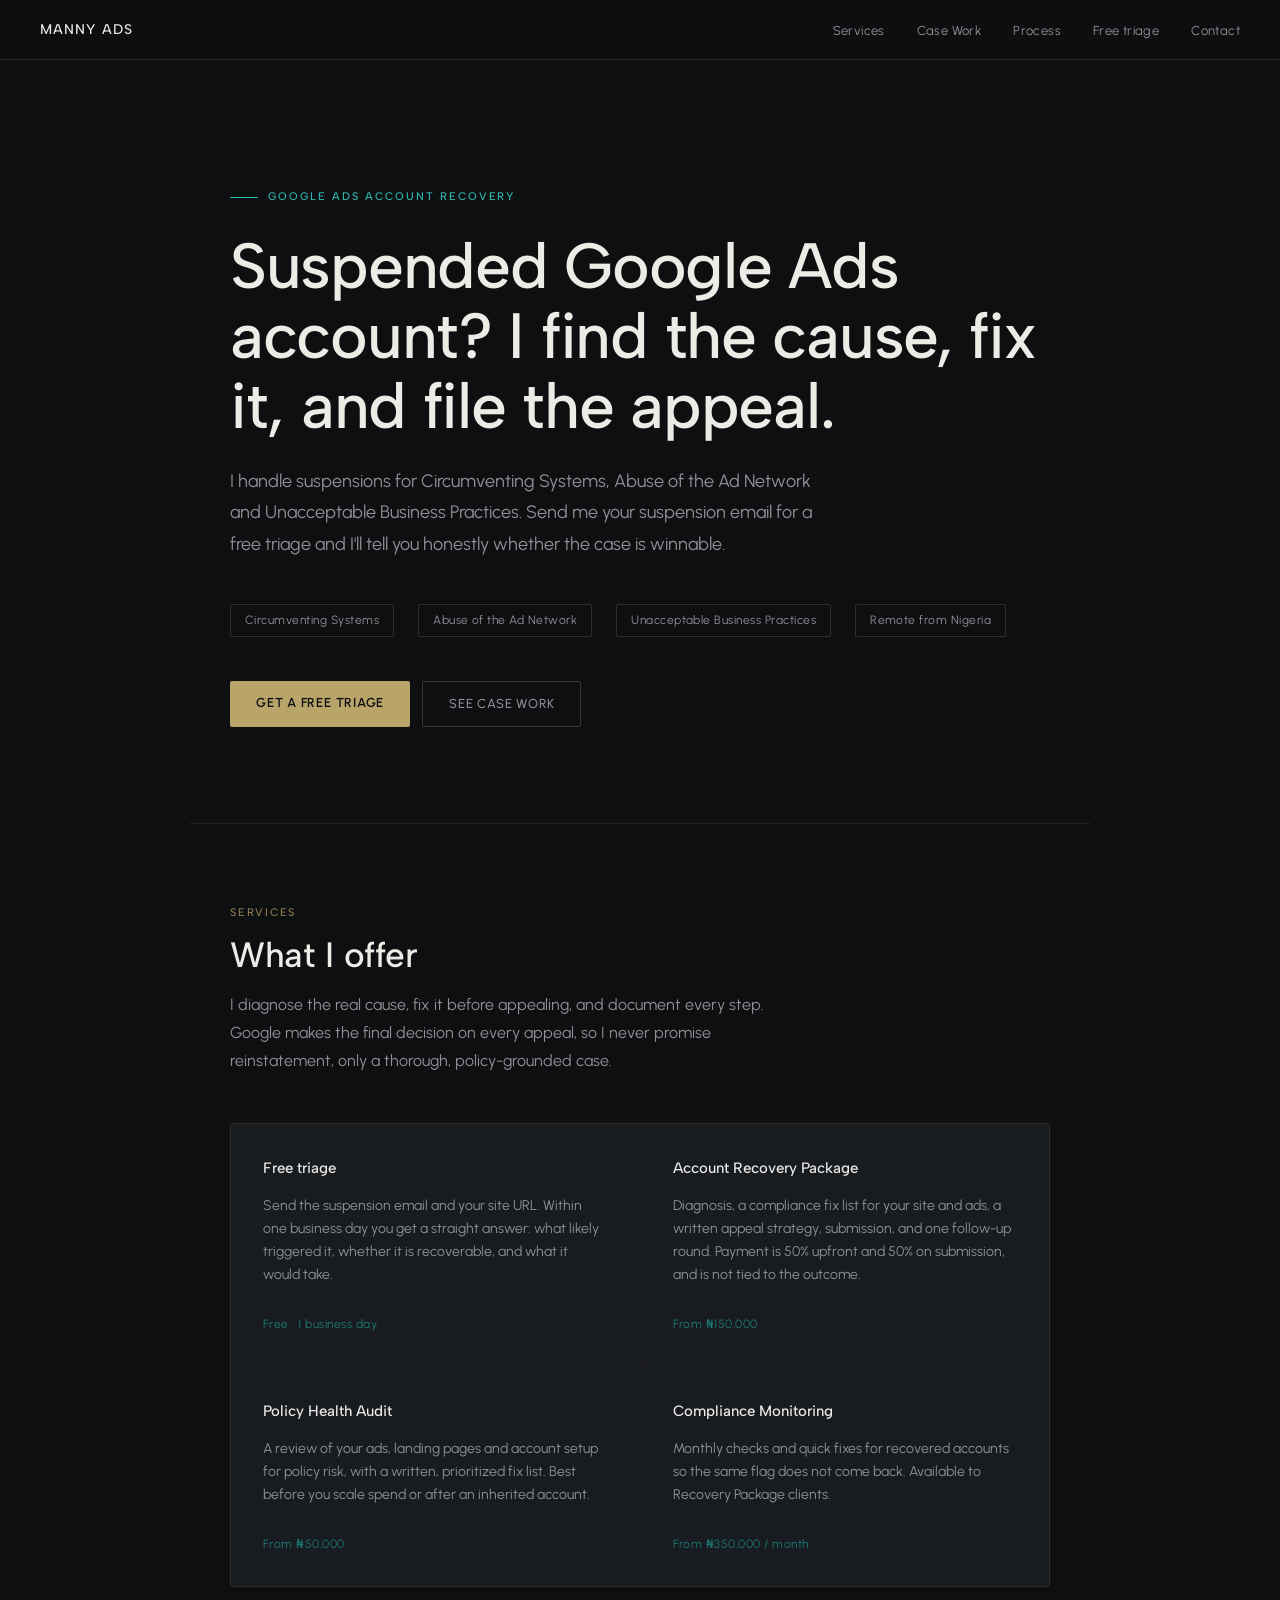
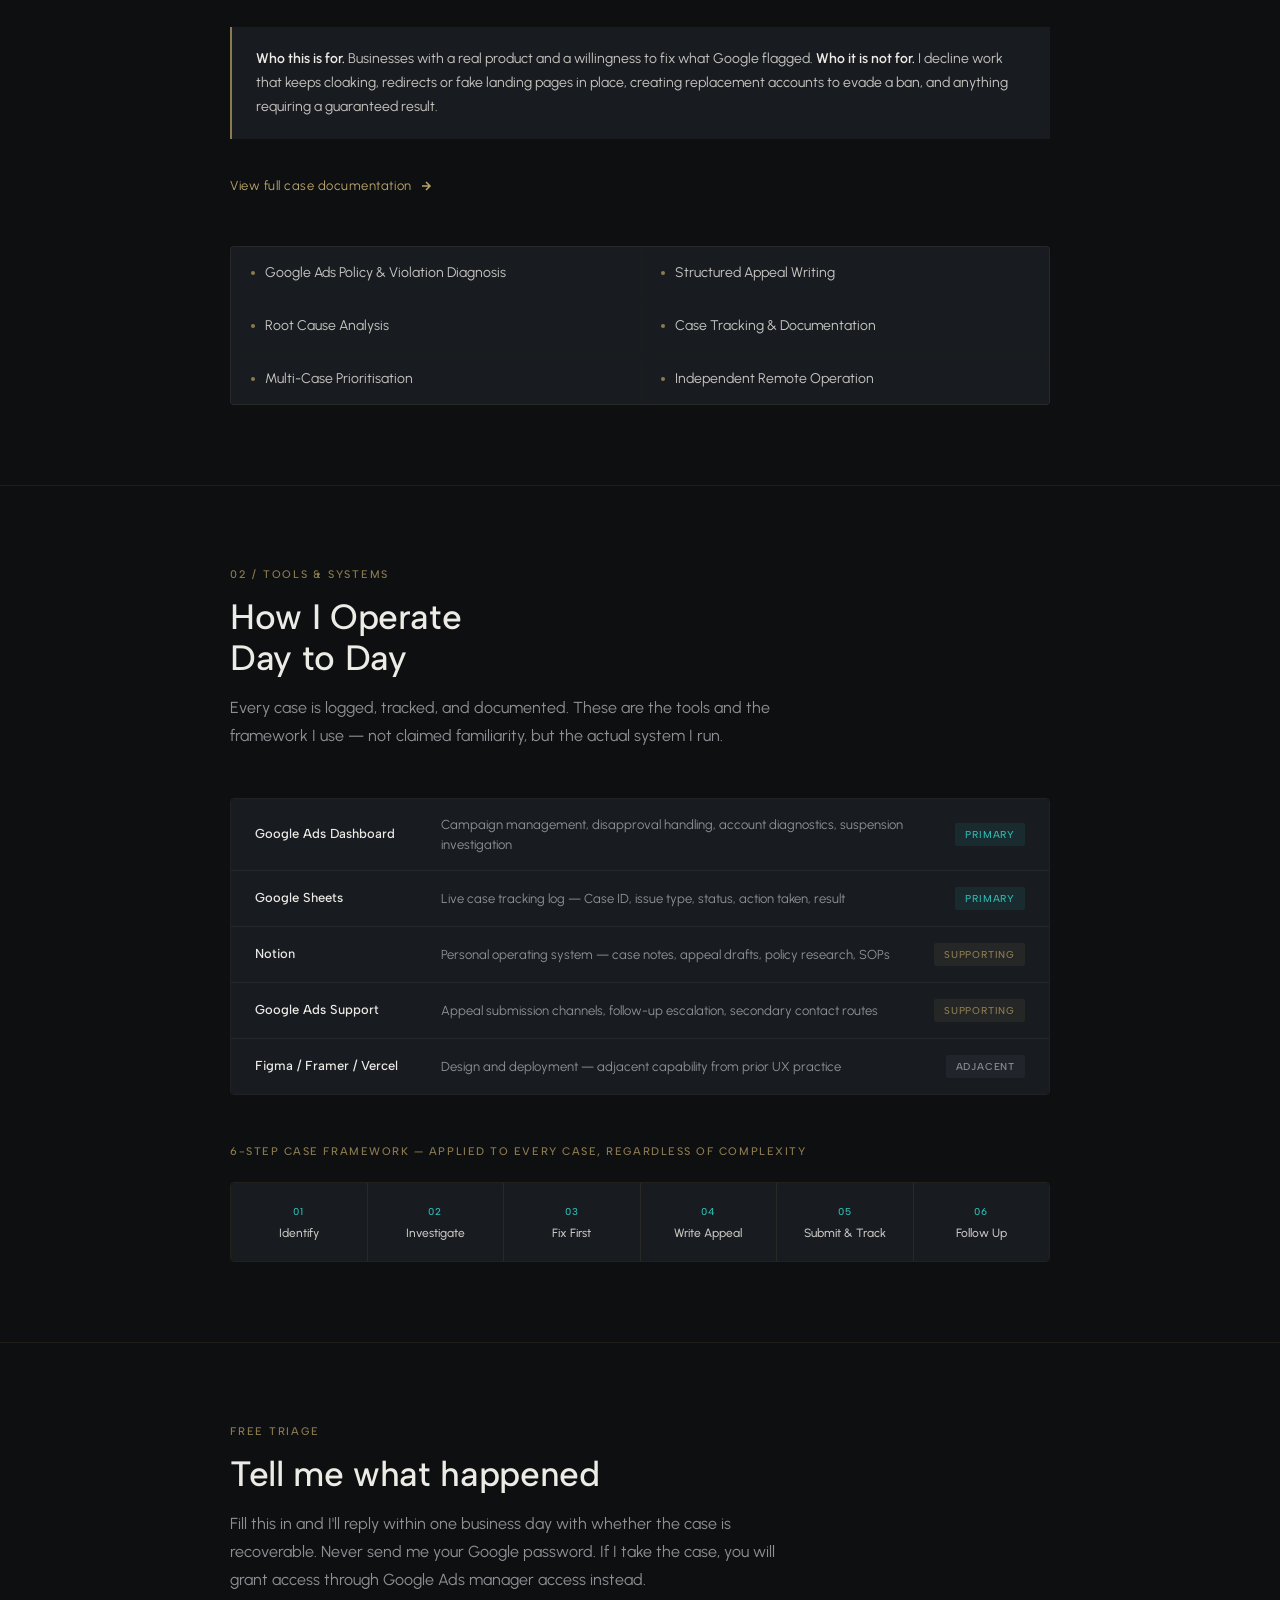
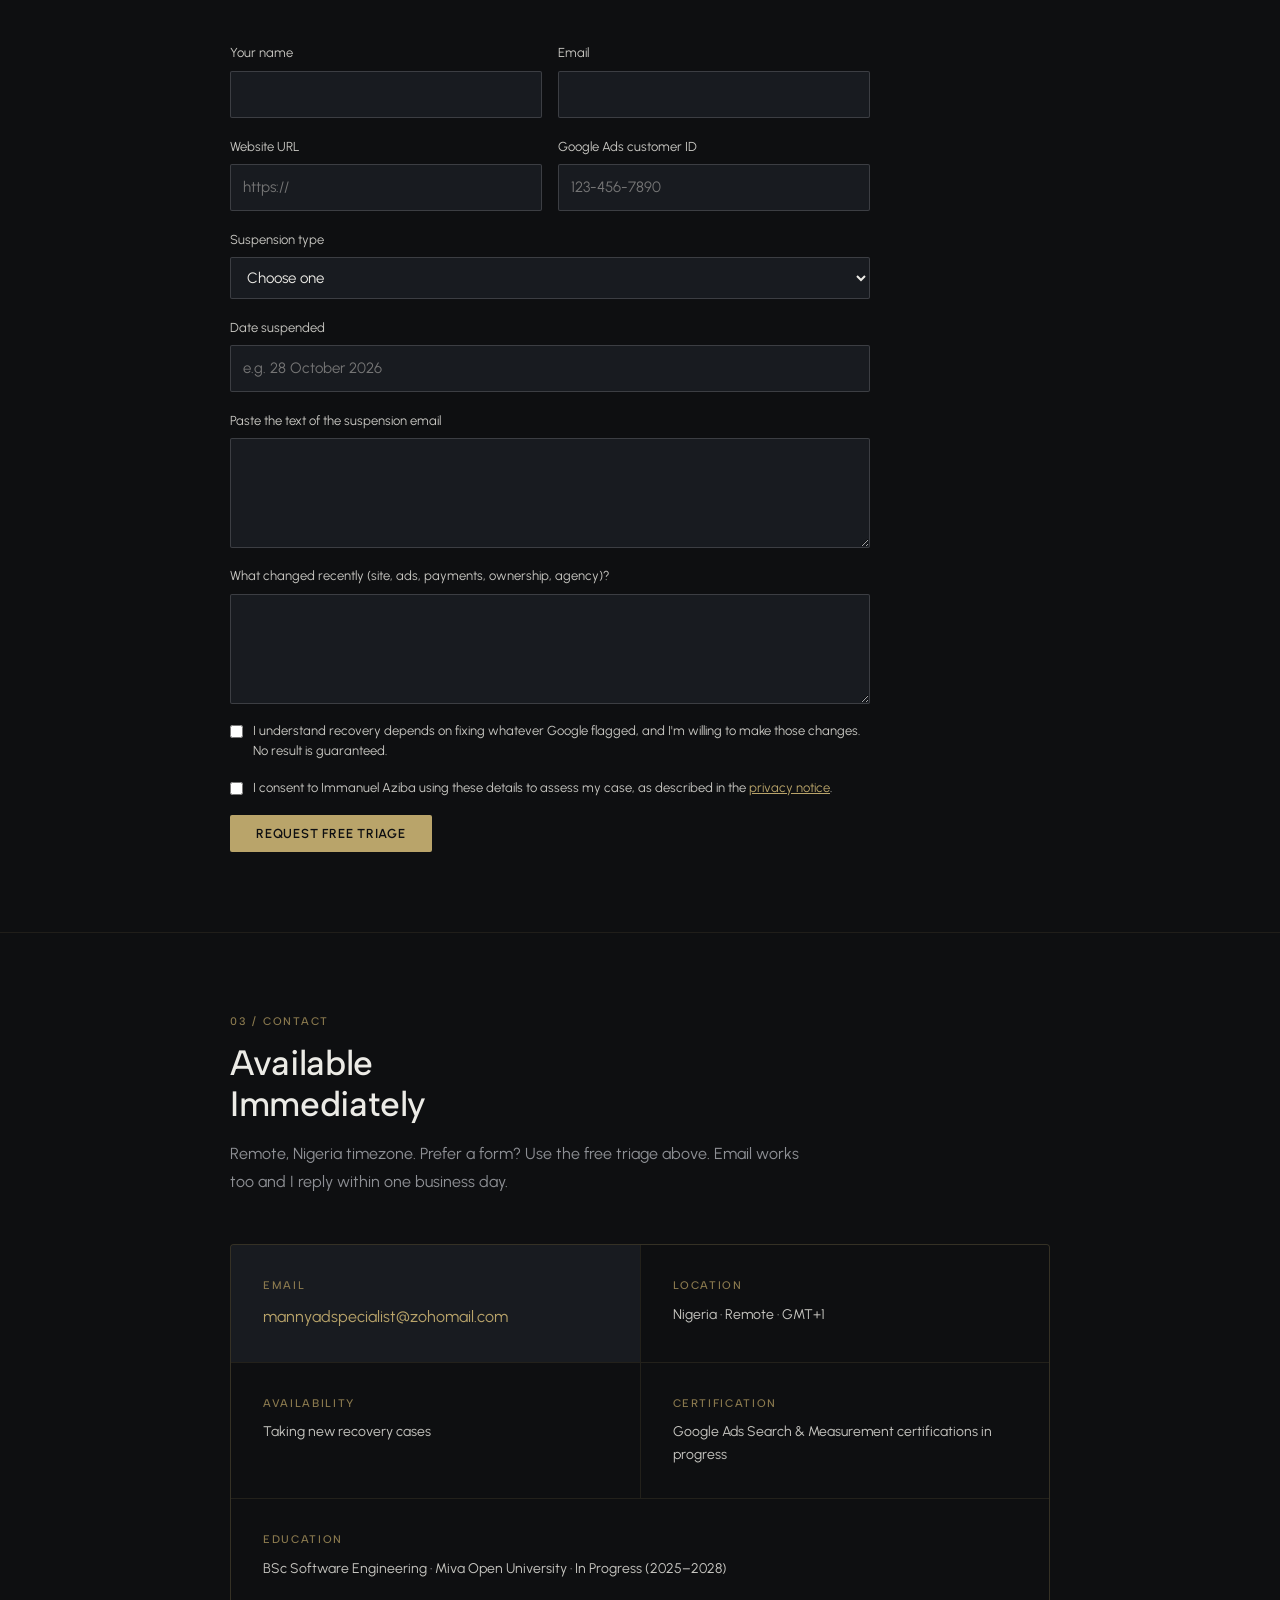
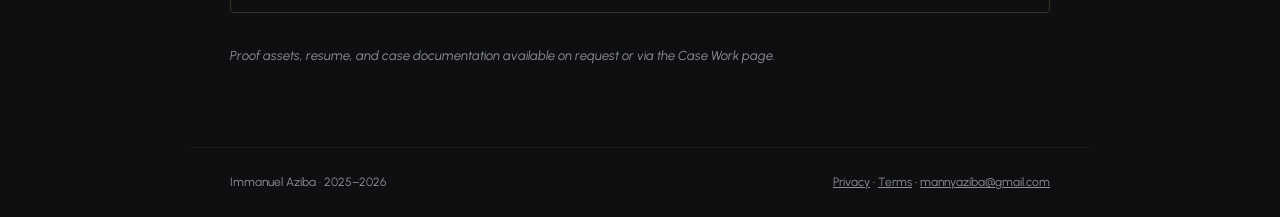
==== commit 43c6f0d0: "Update index.html Updates - Brand name, price adjustments, email change" ====
--- a/index.html
+++ b/index.html
@@ -270,7 +270,7 @@
 <body>
 
 <nav>
-  <a href="#home" class="nav-logo">MANNY AZIBA</a>
+  <a href="#home" class="nav-logo">MANNY ADS</a>
   <ul class="nav-links" id="nav-links">
     <li><a href="#work">Services</a></li>
     <li><a href="case-work.html">Case Work</a></li>
@@ -326,17 +326,17 @@
         <div class="work-card">
           <div class="work-card-title">Account Recovery Package</div>
           <div class="work-card-desc">Diagnosis, a compliance fix list for your site and ads, a written appeal strategy, submission, and one follow-up round. Payment is 50% upfront and 50% on submission, and is not tied to the outcome.</div>
-          <div class="work-card-tag">From $300</div>
+          <div class="work-card-tag">From ₦150,000</div>
         </div>
         <div class="work-card">
           <div class="work-card-title">Policy Health Audit</div>
           <div class="work-card-desc">A review of your ads, landing pages and account setup for policy risk, with a written, prioritized fix list. Best before you scale spend or after an inherited account.</div>
-          <div class="work-card-tag">From $200</div>
+          <div class="work-card-tag">From ₦50,000</div>
         </div>
         <div class="work-card">
           <div class="work-card-title">Compliance Monitoring</div>
           <div class="work-card-desc">Monthly checks and quick fixes for recovered accounts so the same flag does not come back. Available to Recovery Package clients.</div>
-          <div class="work-card-tag">From $500 / month</div>
+          <div class="work-card-tag">From ₦350,000 / month</div>
         </div>
       </div>
 
@@ -419,7 +419,7 @@
       <div class="section-num">Free triage</div>
       <h2>Tell me what happened</h2>
       <p class="section-lead">Fill this in and I'll reply within one business day with whether the case is recoverable. Never send me your Google password. If I take the case, you will grant access through Google Ads manager access instead.</p>
-      <form class="intake-form" action="https://formspree.io/f/YOUR_FORM_ID" method="POST">
+      <form class="intake-form" action="https://formspree.io/f/xoederzl" method="POST">
         <input class="hp" type="text" name="_gotcha" tabindex="-1" autocomplete="off" aria-hidden="true">
         <div class="two">
           <label>Your name<input type="text" name="name" required autocomplete="name"></label>
@@ -460,7 +460,7 @@
       <div class="contact-grid">
         <div class="contact-card highlight">
           <div class="c-label">Email</div>
-          <div class="c-val"><a href="mailto:mannyaziba@gmail.com">mannyaziba@gmail.com</a></div>
+          <div class="c-val"><a href="mailto:mannyadspecialist@zohomail.com">mannyadspecialist@zohomail.com</a></div>
         </div>
         <div class="contact-card">
           <div class="c-label">Location</div>
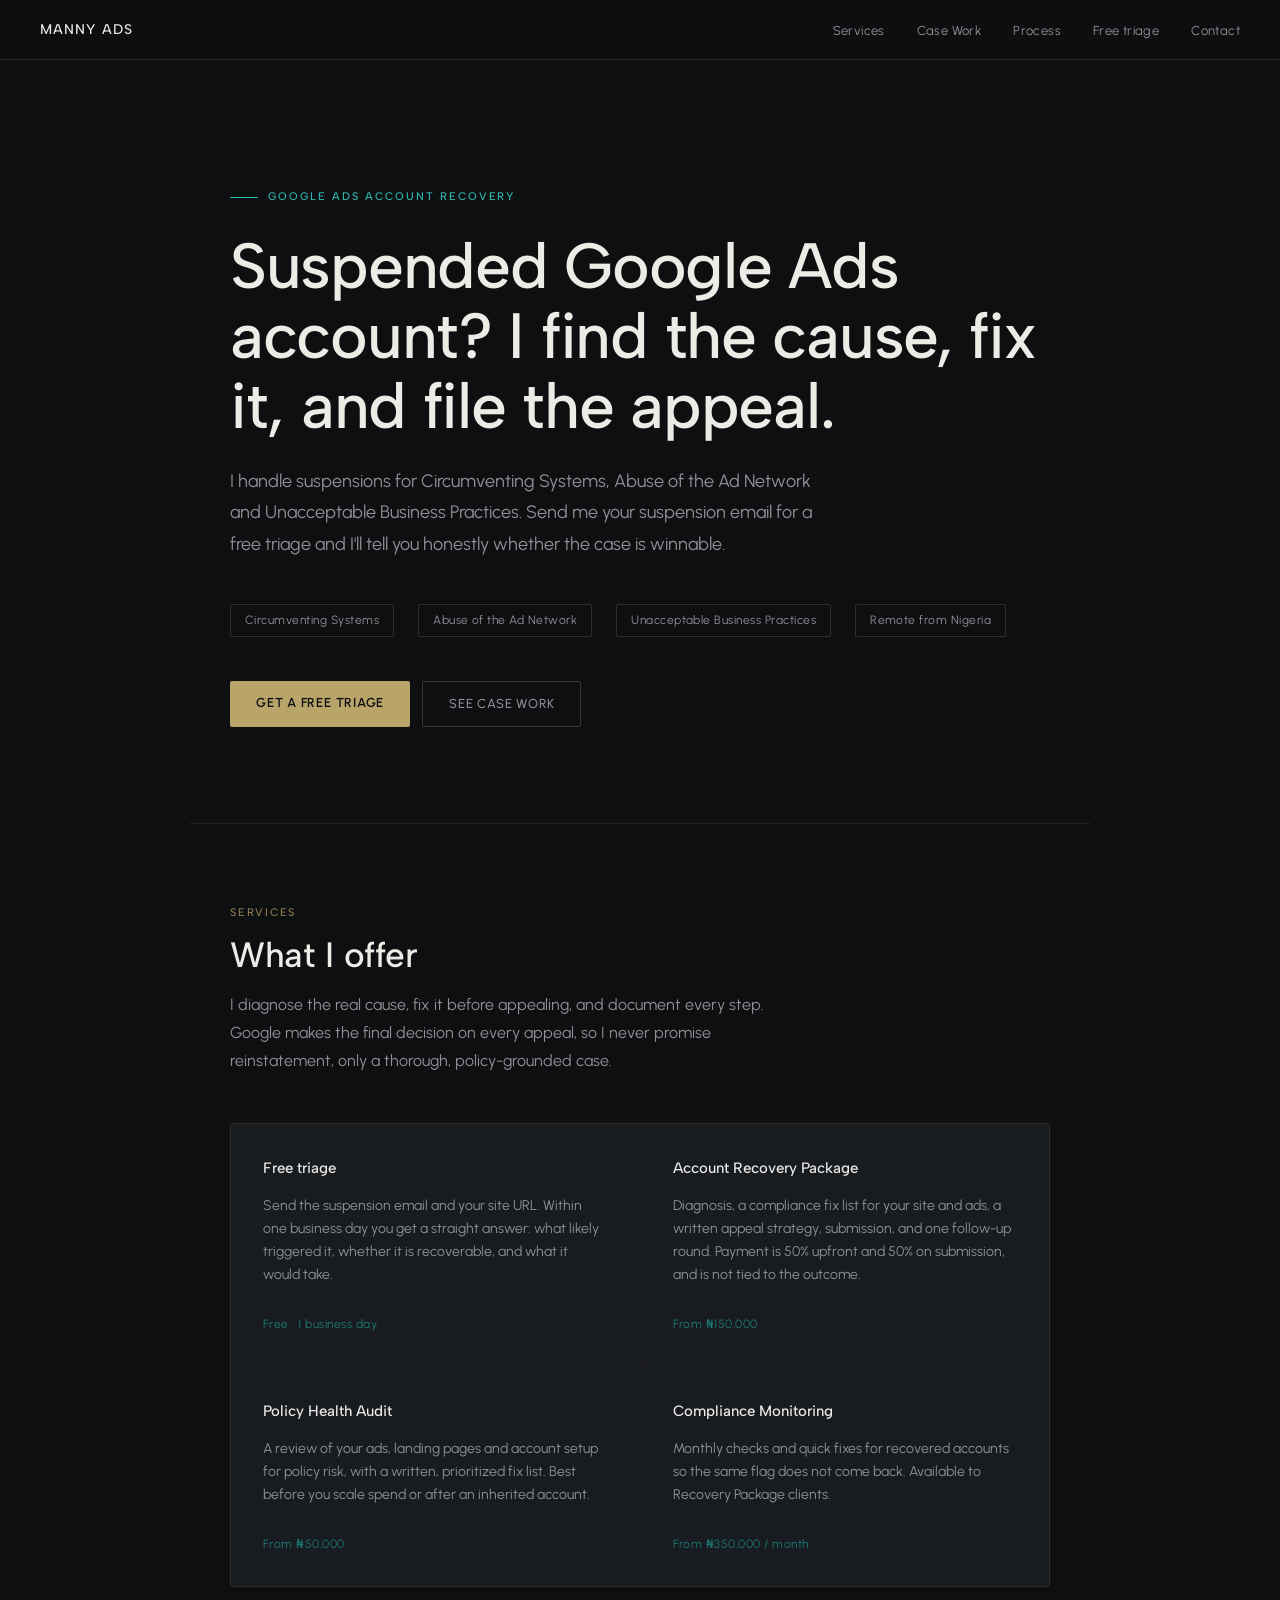
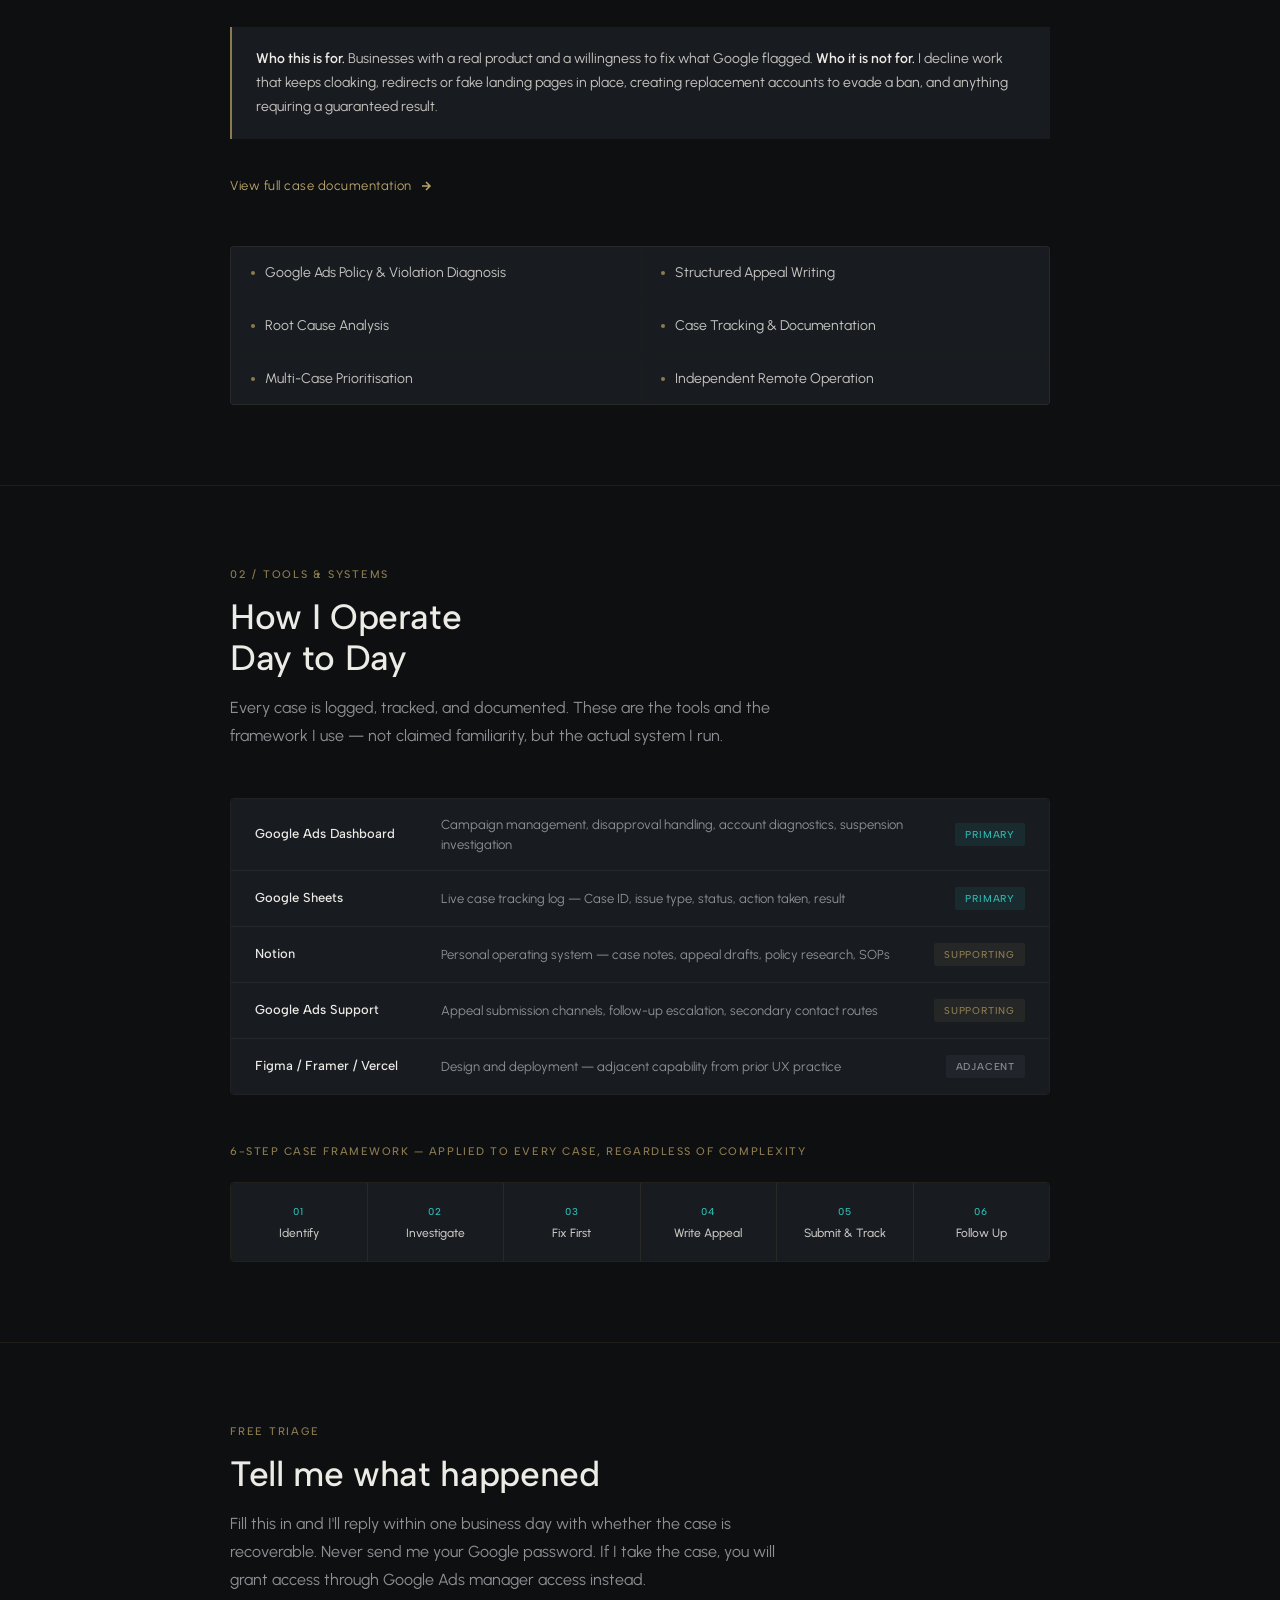
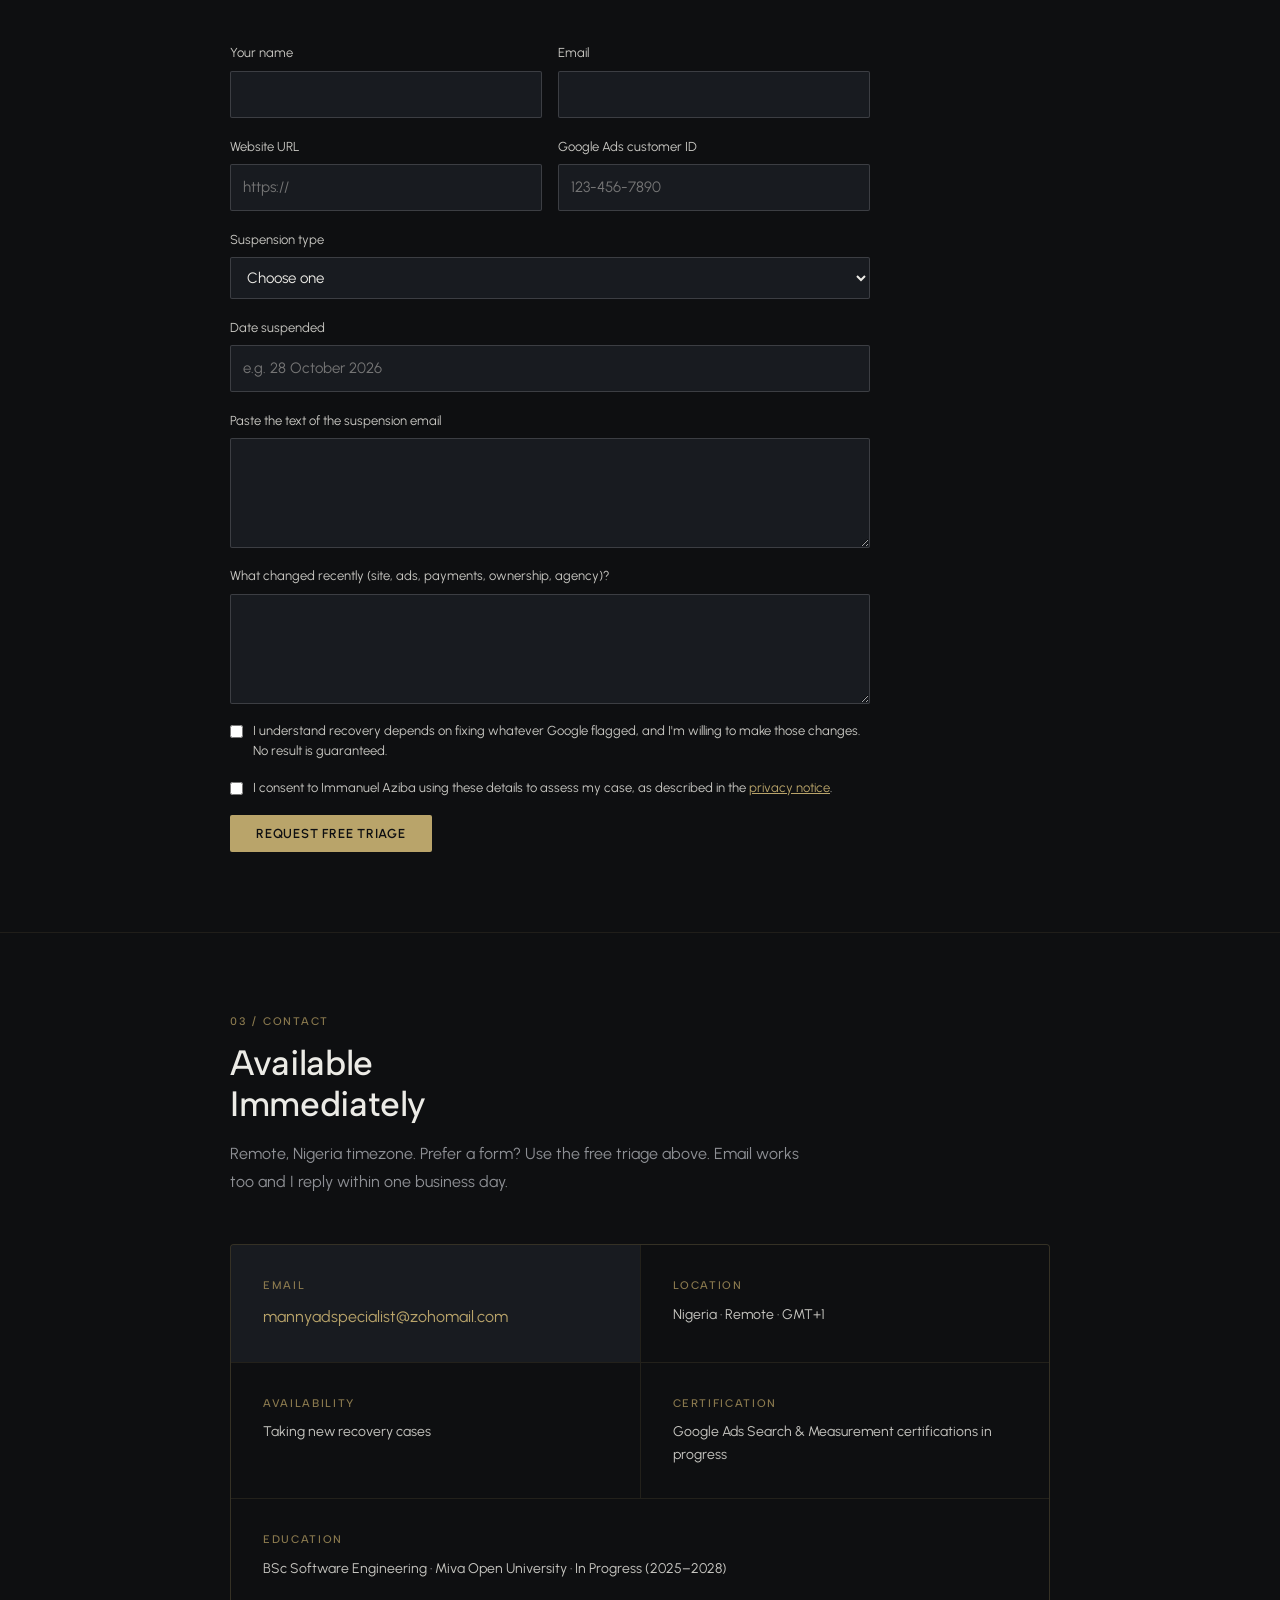
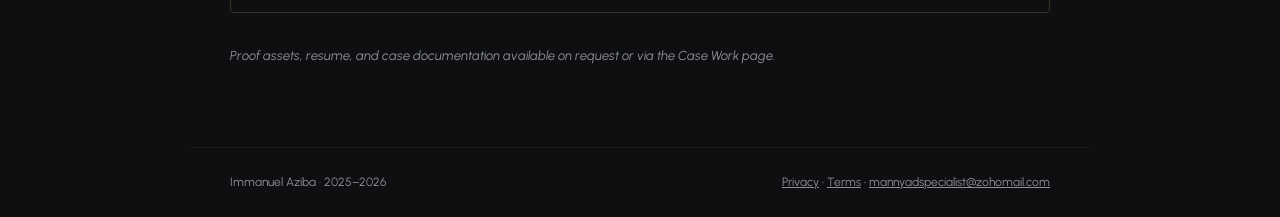
==== commit 57b46ef4: "Update index.html Email update" ====
--- a/index.html
+++ b/index.html
@@ -488,7 +488,7 @@
 
 <footer>
   <span class="footer-left">Immanuel Aziba · 2025–2026</span>
-  <span class="footer-links"><a href="legal.html#privacy">Privacy</a> · <a href="legal.html#terms">Terms</a> · <a href="mailto:mannyaziba@gmail.com">mannyaziba@gmail.com</a></span>
+  <span class="footer-links"><a href="legal.html#privacy">Privacy</a> · <a href="legal.html#terms">Terms</a> · <a href="mailto:mannyadspecialist@zohomail.com">mannyadspecialist@zohomail.com</a></span>
 </footer>
 
 <script>
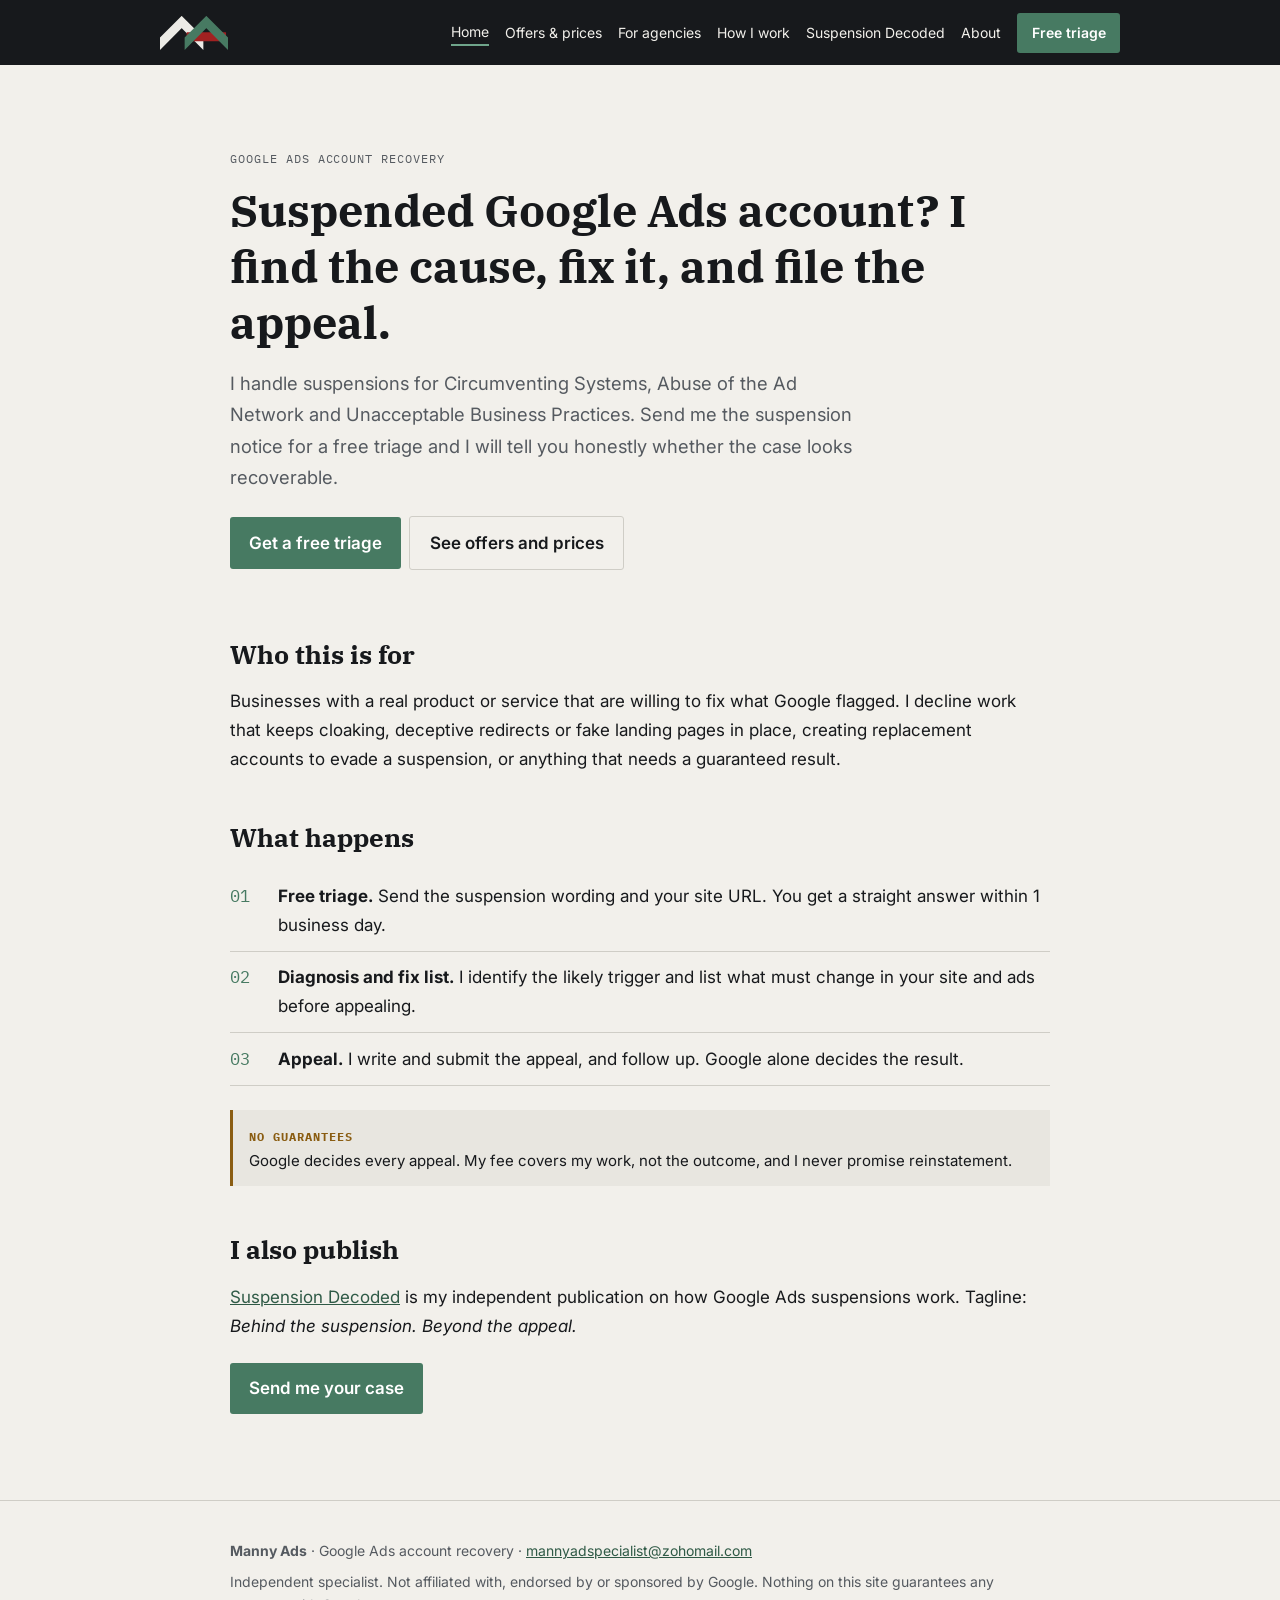
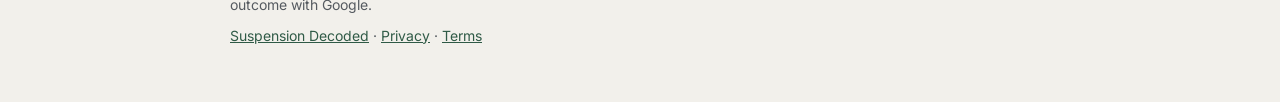
==== commit e7923029: "Add files via upload New" ====
--- a/index.html
+++ b/index.html
@@ -1,517 +1,26 @@
-<!DOCTYPE html>
-<html lang="en">
-<head>
-<meta charset="UTF-8">
-<meta name="viewport" content="width=device-width, initial-scale=1.0">
-<meta name="description" content="Suspended Google Ads account? Immanuel Aziba investigates the cause, fixes it and files the appeal. Circumventing Systems, Abuse of the Ad Network, Unacceptable Business Practices.">
-<title>Immanuel Aziba — Google Ads & Appeals Specialist</title>
-<link rel="preconnect" href="https://fonts.googleapis.com">
-<link rel="preconnect" href="https://fonts.gstatic.com" crossorigin>
-<link href="https://fonts.googleapis.com/css2?family=Urbanist:ital,wght@0,400;0,500;0,600;1,400&family=Albert+Sans:wght@500&display=swap" rel="stylesheet">
-<style>
-  *, *::before, *::after { box-sizing: border-box; margin: 0; padding: 0; }
-
-  :root {
-    --obsidian: #0E0F11;
-    --graphite: #1C1F24;
-    --graphite-light: #252930;
-    --bone: #ECEBE6;
-    --bone-dim: #C8C7C2;
-    --fog: #8E9095;
-    --gold: #B9A46A;
-    --gold-dim: #8C7B4F;
-    --teal: #2FB8B0;
-    --teal-dim: #1D7A75;
-    --crimson: #A12121;
-    --surface: #181B20;
-  }
-
-  html { background: var(--obsidian); color: var(--bone); font-family: 'Urbanist', sans-serif; scroll-behavior: smooth; }
-  body { min-height: 100vh; background: var(--obsidian); color: var(--bone); font-size: 16px; line-height: 1.7; -webkit-font-smoothing: antialiased; }
-
-  /* ── NAV ──────────────────────────────── */
-  nav {
-    position: sticky; top: 0; z-index: 100;
-    background: rgba(14,15,17,0.92); backdrop-filter: blur(12px);
-    border-bottom: 1px solid rgba(185,164,106,0.15);
-    padding: 0 2.5rem;
-    display: flex; align-items: center; justify-content: space-between;
-    height: 60px;
-  }
-  .nav-logo {
-    font-family: 'Albert Sans', sans-serif;
-    font-weight: 500; font-size: 14px; letter-spacing: 0.08em;
-    color: var(--bone); text-decoration: none;
-  }
-  .nav-links { display: flex; gap: 2rem; list-style: none; }
-  .nav-links a {
-    font-size: 13px; color: var(--fog);
-    text-decoration: none; letter-spacing: 0.03em; transition: color 0.2s;
-  }
-  .nav-links a:hover, .nav-links a.active { color: var(--gold); }
-  .nav-hamburger { display: none; background: none; border: none; cursor: pointer; padding: 4px; color: var(--fog); }
-
-  /* ── SHARED ───────────────────────────── */
-  .wrap { max-width: 900px; margin: 0 auto; padding: 0 2.5rem; }
-
-  .section-tag {
-    font-family: 'Albert Sans', sans-serif;
-    font-size: 11px; font-weight: 500; letter-spacing: 0.18em;
-    color: var(--teal); text-transform: uppercase;
-    margin-bottom: 1.5rem;
-    display: flex; align-items: center; gap: 10px;
-  }
-  .section-tag::before { content: ''; display: block; width: 28px; height: 1px; background: var(--teal); }
-
-  .section-num {
-    font-family: 'Albert Sans', sans-serif;
-    font-size: 11px; font-weight: 500; letter-spacing: 0.16em;
-    color: var(--gold-dim); text-transform: uppercase; margin-bottom: 0.75rem;
-  }
-
-  h1 {
-    font-family: 'Albert Sans', sans-serif;
-    font-size: clamp(2.4rem, 6vw, 4rem); font-weight: 500;
-    color: var(--bone); line-height: 1.1; letter-spacing: -0.02em;
-    margin-bottom: 1.5rem;
-  }
-  h2 {
-    font-family: 'Albert Sans', sans-serif;
-    font-size: clamp(1.5rem, 3.5vw, 2.2rem); font-weight: 500;
-    color: var(--bone); line-height: 1.15; letter-spacing: -0.01em;
-    margin-bottom: 1rem;
-  }
-
-  /* ── HERO ─────────────────────────────── */
-  #home {
-    padding: 8rem 2.5rem 6rem;
-    max-width: 900px; margin: 0 auto;
-    border-bottom: 1px solid rgba(185,164,106,0.12);
-  }
-  .hero-desc {
-    font-size: 18px; color: var(--fog); max-width: 600px;
-    line-height: 1.75; margin-bottom: 2.75rem;
-  }
-  .hero-chips { display: flex; gap: 1.5rem; flex-wrap: wrap; margin-bottom: 2.75rem; }
-  .chip {
-    font-size: 12px; color: var(--fog);
-    border: 1px solid rgba(142,144,149,0.25);
-    padding: 5px 14px; border-radius: 2px; letter-spacing: 0.04em;
-  }
-  .hero-cta { display: flex; gap: 12px; flex-wrap: wrap; }
-  .btn-primary {
-    font-family: 'Urbanist', sans-serif; font-size: 13px; font-weight: 600;
-    letter-spacing: 0.06em; text-transform: uppercase;
-    background: var(--gold); color: var(--obsidian);
-    padding: 11px 26px; border-radius: 2px; text-decoration: none;
-    transition: background 0.2s, color 0.2s;
-  }
-  .btn-primary:hover { background: var(--bone); color: var(--obsidian); }
-  .btn-ghost {
-    font-family: 'Urbanist', sans-serif; font-size: 13px; font-weight: 500;
-    letter-spacing: 0.06em; text-transform: uppercase;
-    background: transparent; color: var(--fog);
-    border: 1px solid rgba(142,144,149,0.3);
-    padding: 11px 26px; border-radius: 2px; text-decoration: none;
-    transition: border-color 0.2s, color 0.2s;
-  }
-  .btn-ghost:hover { border-color: var(--gold-dim); color: var(--bone); }
-
-  /* ── SECTIONS ─────────────────────────── */
-  .page-section {
-    padding: 5rem 0;
-    border-bottom: 1px solid rgba(185,164,106,0.1);
-  }
-  .page-section:last-of-type { border-bottom: none; }
-  .section-lead { font-size: 16px; color: var(--fog); max-width: 580px; line-height: 1.75; margin-bottom: 3rem; }
-
-  /* ── WORK ─────────────────────────────── */
-  .work-grid { display: grid; grid-template-columns: 1fr 1fr; gap: 1px; background: rgba(185,164,106,0.1); border: 1px solid rgba(185,164,106,0.1); border-radius: 4px; overflow: hidden; margin-bottom: 2.5rem; }
-  .work-card { background: var(--surface); padding: 2rem; display: flex; flex-direction: column; gap: 0.75rem; }
-  .work-card-num { font-family: 'Albert Sans', sans-serif; font-size: 10px; font-weight: 500; letter-spacing: 0.16em; color: var(--gold-dim); text-transform: uppercase; }
-  .work-card-title { font-family: 'Albert Sans', sans-serif; font-size: 15px; font-weight: 500; color: var(--bone); }
-  .work-card-desc { font-size: 14px; color: var(--fog); line-height: 1.65; }
-  .work-card-tag { margin-top: auto; padding-top: 1rem; font-size: 12px; color: var(--teal-dim); letter-spacing: 0.04em; }
-
-  .work-link {
-    display: inline-flex; align-items: center; gap: 8px;
-    font-size: 13px; color: var(--gold); text-decoration: none;
-    letter-spacing: 0.04em; transition: color 0.2s;
-  }
-  .work-link:hover { color: var(--bone); }
-  .work-link svg { width: 12px; height: 12px; }
-
-  /* COMPETENCIES */
-  .comp-grid {
-    margin-top: 3rem;
-    display: grid; grid-template-columns: 1fr 1fr; gap: 1px;
-    background: rgba(142,144,149,0.1);
-    border: 1px solid rgba(142,144,149,0.1); border-radius: 4px; overflow: hidden;
-  }
-  .comp-item {
-    background: var(--surface); padding: 0.875rem 1.25rem;
-    font-size: 14px; color: var(--bone-dim);
-    display: flex; align-items: center; gap: 10px;
-  }
-  .comp-dot { width: 4px; height: 4px; border-radius: 50%; background: var(--gold-dim); flex-shrink: 0; }
-
-  /* ── TOOLS ────────────────────────────── */
-  .tools-list { border: 1px solid rgba(142,144,149,0.15); border-radius: 4px; overflow: hidden; }
-  .tool-row {
-    display: grid; grid-template-columns: 170px 1fr auto;
-    align-items: center; gap: 1rem; padding: 1rem 1.5rem;
-    border-bottom: 1px solid rgba(142,144,149,0.1);
-    background: var(--surface); font-size: 14px;
-  }
-  .tool-row:last-child { border-bottom: none; }
-  .tool-name { font-family: 'Albert Sans', sans-serif; font-size: 13px; font-weight: 500; color: var(--bone); }
-  .tool-desc { font-size: 13px; color: var(--fog); line-height: 1.5; }
-  .tool-tag {
-    font-family: 'Albert Sans', sans-serif; font-size: 10px; font-weight: 500;
-    letter-spacing: 0.08em; text-transform: uppercase;
-    padding: 3px 10px; border-radius: 2px; white-space: nowrap;
-  }
-  .tag-primary { background: rgba(47,184,176,0.1); color: var(--teal); }
-  .tag-support  { background: rgba(185,164,106,0.08); color: var(--gold-dim); }
-  .tag-adjacent { background: rgba(142,144,149,0.08); color: var(--fog); }
-
-  /* FRAMEWORK */
-  .framework { margin-top: 3rem; }
-  .framework-label {
-    font-family: 'Albert Sans', sans-serif; font-size: 11px; font-weight: 500;
-    letter-spacing: 0.14em; color: var(--gold-dim); text-transform: uppercase;
-    margin-bottom: 1.25rem;
-  }
-  .framework-strip {
-    display: flex; border: 1px solid rgba(185,164,106,0.12);
-    border-radius: 4px; overflow: hidden;
-  }
-  .fs {
-    flex: 1; padding: 1.25rem 1rem;
-    border-right: 1px solid rgba(185,164,106,0.1);
-    background: var(--surface); text-align: center;
-  }
-  .fs:last-child { border-right: none; }
-  .fs-num { font-family: 'Albert Sans', sans-serif; font-size: 10px; font-weight: 500; letter-spacing: 0.12em; color: var(--teal); margin-bottom: 6px; }
-  .fs-label { font-size: 12px; font-weight: 500; color: var(--bone-dim); line-height: 1.3; }
-
-  /* ── CONTACT ──────────────────────────── */
-  .contact-grid {
-    display: grid; grid-template-columns: 1fr 1fr; gap: 1px;
-    background: rgba(185,164,106,0.12);
-    border: 1px solid rgba(185,164,106,0.12); border-radius: 4px; overflow: hidden;
-  }
-  .contact-card { background: var(--obsidian); padding: 2rem; }
-  .contact-card.highlight { background: var(--surface); }
-  .c-label {
-    font-family: 'Albert Sans', sans-serif; font-size: 11px; font-weight: 500;
-    letter-spacing: 0.15em; color: var(--gold-dim); text-transform: uppercase; margin-bottom: 0.5rem;
-  }
-  .c-val { font-size: 14px; color: var(--bone-dim); line-height: 1.6; }
-  .c-val a { color: var(--gold); text-decoration: none; font-size: 16px; }
-  .c-val a:hover { text-decoration: underline; }
-  .contact-note { margin-top: 2rem; font-size: 13px; color: var(--fog); font-style: italic; }
-
-  /* ── FOOTER ───────────────────────────── */
-  footer {
-    border-top: 1px solid rgba(185,164,106,0.1);
-    padding: 1.5rem 2.5rem;
-    display: flex; align-items: center; justify-content: space-between;
-    max-width: 900px; margin: 0 auto;
-  }
-  .footer-left { font-size: 12px; color: var(--fog); }
-  .footer-right { font-size: 12px; color: var(--gold-dim); }
-  .footer-right a { color: var(--gold-dim); text-decoration: none; }
-  .footer-right a:hover { color: var(--gold); text-decoration: underline; }
-
-  /* ── MOBILE ───────────────────────────── */
-  @media (max-width: 640px) {
-    nav { padding: 0 1.25rem; }
-    .nav-links {
-      display: none; flex-direction: column; gap: 0;
-      position: absolute; top: 60px; left: 0; right: 0;
-      background: var(--graphite);
-      border-bottom: 1px solid rgba(185,164,106,0.15);
-      padding: 0.5rem 0;
-    }
-    .nav-links.open { display: flex; }
-    .nav-links li { border-bottom: 1px solid rgba(142,144,149,0.1); }
-    .nav-links a { display: block; padding: 0.75rem 1.5rem; }
-    .nav-hamburger { display: block; }
-    #home { padding: 5rem 1.25rem 4rem; }
-    .wrap { padding-left: 1.25rem; padding-right: 1.25rem; }
-    .work-grid { grid-template-columns: 1fr; }
-    .comp-grid { grid-template-columns: 1fr; }
-    .tool-row { grid-template-columns: 1fr; gap: 4px; padding: 1rem 1.25rem; }
-    .tool-tag { align-self: flex-start; }
-    .framework-strip { flex-direction: column; }
-    .fs { border-right: none; border-bottom: 1px solid rgba(185,164,106,0.1); text-align: left; display: flex; align-items: center; gap: 10px; padding: 0.875rem 1rem; }
-    .fs:last-child { border-bottom: none; }
-    .contact-grid { grid-template-columns: 1fr; }
-    footer { flex-direction: column; gap: 8px; text-align: center; }
-  }
-  .fitnote { margin: 2rem 0; padding: 1.25rem 1.5rem; background: var(--surface); border-left: 2px solid var(--gold-dim); font-size: 14px; color: var(--bone-dim); line-height: 1.7; }
-  .fitnote b { color: var(--bone); font-weight: 600; }
-  .intake-form { display: grid; gap: 1.1rem; max-width: 640px; }
-  .intake-form label { font-size: 13px; color: var(--bone-dim); display: grid; gap: 6px; }
-  .intake-form input[type=text], .intake-form input[type=email], .intake-form input[type=url], .intake-form select, .intake-form textarea { font: inherit; font-size: 15px; background: var(--surface); color: var(--bone); border: 1px solid rgba(142,144,149,0.3); border-radius: 2px; padding: 10px 12px; width: 100%; }
-  .intake-form textarea { min-height: 110px; resize: vertical; }
-  .intake-form input:focus-visible, .intake-form select:focus-visible, .intake-form textarea:focus-visible, .intake-form button:focus-visible { outline: 2px solid var(--teal); outline-offset: 2px; }
-  .intake-form .check { display: flex; gap: 10px; align-items: flex-start; font-size: 13px; line-height: 1.5; }
-  .intake-form .check input { margin-top: 4px; accent-color: var(--teal); flex: none; }
-  .intake-form .warn { font-size: 13px; color: var(--gold); border: 1px solid rgba(185,164,106,0.3); padding: 10px 12px; border-radius: 2px; }
-  .intake-form button { cursor: pointer; border: 0; justify-self: start; }
-  .hp { position: absolute; left: -9999px; }
-  .footer-links { font-size: 12px; } .footer-links a { color: var(--fog); }
-  .two { display: grid; grid-template-columns: 1fr 1fr; gap: 1rem; }
-  @media (max-width: 640px) { .two { grid-template-columns: 1fr; } }
-</style>
-</head>
-<body>
-
-<nav>
-  <a href="#home" class="nav-logo">MANNY ADS</a>
-  <ul class="nav-links" id="nav-links">
-    <li><a href="#work">Services</a></li>
-    <li><a href="case-work.html">Case Work</a></li>
-    <li><a href="#tools">Process</a></li>
-    <li><a href="#intake">Free triage</a></li>
-    <li><a href="#contact">Contact</a></li>
-  </ul>
-  <button class="nav-hamburger" id="hamburger" aria-label="Toggle menu">
-    <svg width="20" height="20" viewBox="0 0 20 20" fill="none" stroke="currentColor" stroke-width="1.5">
-      <line x1="3" y1="6" x2="17" y2="6"/>
-      <line x1="3" y1="10" x2="17" y2="10"/>
-      <line x1="3" y1="14" x2="17" y2="14"/>
-    </svg>
-  </button>
-</nav>
-
-<main>
-
-  <!-- ── HOME / HERO ── -->
-  <div id="home">
-    <div class="section-tag">Google Ads account recovery</div>
-    <h1>Suspended Google Ads account? I find the cause, fix it, and file the appeal.</h1>
-    <p class="hero-desc">
-      I handle suspensions for Circumventing Systems, Abuse of the Ad Network and Unacceptable Business Practices. Send me your suspension email for a free triage and I'll tell you honestly whether the case is winnable.
-    </p>
-    <div class="hero-chips">
-      <span class="chip">Circumventing Systems</span>
-      <span class="chip">Abuse of the Ad Network</span>
-      <span class="chip">Unacceptable Business Practices</span>
-      <span class="chip">Remote from Nigeria</span>
-    </div>
-    <div class="hero-cta">
-      <a href="#intake" class="btn-primary">Get a free triage</a>
-      <a href="case-work.html" class="btn-ghost">See case work</a>
-    </div>
-  </div>
-
-  <!-- ── WORK ── -->
-  <section id="work" class="page-section">
-    <div class="wrap">
-      <div class="section-num">Services</div>
-      <h2>What I offer</h2>
-      <p class="section-lead">
-        I diagnose the real cause, fix it before appealing, and document every step. Google makes the final decision on every appeal, so I never promise reinstatement, only a thorough, policy-grounded case.
-      </p>
-
-      <div class="work-grid">
-        <div class="work-card">
-          <div class="work-card-title">Free triage</div>
-          <div class="work-card-desc">Send the suspension email and your site URL. Within one business day you get a straight answer: what likely triggered it, whether it is recoverable, and what it would take.</div>
-          <div class="work-card-tag">Free · 1 business day</div>
-        </div>
-        <div class="work-card">
-          <div class="work-card-title">Account Recovery Package</div>
-          <div class="work-card-desc">Diagnosis, a compliance fix list for your site and ads, a written appeal strategy, submission, and one follow-up round. Payment is 50% upfront and 50% on submission, and is not tied to the outcome.</div>
-          <div class="work-card-tag">From ₦150,000</div>
-        </div>
-        <div class="work-card">
-          <div class="work-card-title">Policy Health Audit</div>
-          <div class="work-card-desc">A review of your ads, landing pages and account setup for policy risk, with a written, prioritized fix list. Best before you scale spend or after an inherited account.</div>
-          <div class="work-card-tag">From ₦50,000</div>
-        </div>
-        <div class="work-card">
-          <div class="work-card-title">Compliance Monitoring</div>
-          <div class="work-card-desc">Monthly checks and quick fixes for recovered accounts so the same flag does not come back. Available to Recovery Package clients.</div>
-          <div class="work-card-tag">From ₦350,000 / month</div>
-        </div>
-      </div>
-
-      <div class="fitnote">
-        <b>Who this is for.</b> Businesses with a real product and a willingness to fix what Google flagged. <b>Who it is not for.</b> I decline work that keeps cloaking, redirects or fake landing pages in place, creating replacement accounts to evade a ban, and anything requiring a guaranteed result.
-      </div>
-
-      <a href="case-work.html" class="work-link">
-        View full case documentation
-        <svg viewBox="0 0 12 12" fill="none" stroke="currentColor" stroke-width="1.5">
-          <path d="M2 6h8M6 2l4 4-4 4"/>
-        </svg>
-      </a>
-
-      <div class="comp-grid">
-        <div class="comp-item"><div class="comp-dot"></div>Google Ads Policy &amp; Violation Diagnosis</div>
-        <div class="comp-item"><div class="comp-dot"></div>Structured Appeal Writing</div>
-        <div class="comp-item"><div class="comp-dot"></div>Root Cause Analysis</div>
-        <div class="comp-item"><div class="comp-dot"></div>Case Tracking &amp; Documentation</div>
-        <div class="comp-item"><div class="comp-dot"></div>Multi-Case Prioritisation</div>
-        <div class="comp-item"><div class="comp-dot"></div>Independent Remote Operation</div>
-      </div>
-    </div>
-  </section>
-
-  <!-- ── TOOLS ── -->
-  <section id="tools" class="page-section">
-    <div class="wrap">
-      <div class="section-num">02 / Tools &amp; Systems</div>
-      <h2>How I Operate<br>Day to Day</h2>
-      <p class="section-lead">
-        Every case is logged, tracked, and documented. These are the tools and the framework I use — not claimed familiarity, but the actual system I run.
-      </p>
-
-      <div class="tools-list">
-        <div class="tool-row">
-          <div class="tool-name">Google Ads Dashboard</div>
-          <div class="tool-desc">Campaign management, disapproval handling, account diagnostics, suspension investigation</div>
-          <div class="tool-tag tag-primary">Primary</div>
-        </div>
-        <div class="tool-row">
-          <div class="tool-name">Google Sheets</div>
-          <div class="tool-desc">Live case tracking log — Case ID, issue type, status, action taken, result</div>
-          <div class="tool-tag tag-primary">Primary</div>
-        </div>
-        <div class="tool-row">
-          <div class="tool-name">Notion</div>
-          <div class="tool-desc">Personal operating system — case notes, appeal drafts, policy research, SOPs</div>
-          <div class="tool-tag tag-support">Supporting</div>
-        </div>
-        <div class="tool-row">
-          <div class="tool-name">Google Ads Support</div>
-          <div class="tool-desc">Appeal submission channels, follow-up escalation, secondary contact routes</div>
-          <div class="tool-tag tag-support">Supporting</div>
-        </div>
-        <div class="tool-row">
-          <div class="tool-name">Figma / Framer / Vercel</div>
-          <div class="tool-desc">Design and deployment — adjacent capability from prior UX practice</div>
-          <div class="tool-tag tag-adjacent">Adjacent</div>
-        </div>
-      </div>
-
-      <div class="framework">
-        <div class="framework-label">6-Step Case Framework — applied to every case, regardless of complexity</div>
-        <div class="framework-strip">
-          <div class="fs"><div class="fs-num">01</div><div class="fs-label">Identify</div></div>
-          <div class="fs"><div class="fs-num">02</div><div class="fs-label">Investigate</div></div>
-          <div class="fs"><div class="fs-num">03</div><div class="fs-label">Fix First</div></div>
-          <div class="fs"><div class="fs-num">04</div><div class="fs-label">Write Appeal</div></div>
-          <div class="fs"><div class="fs-num">05</div><div class="fs-label">Submit &amp; Track</div></div>
-          <div class="fs"><div class="fs-num">06</div><div class="fs-label">Follow Up</div></div>
-        </div>
-      </div>
-    </div>
-  </section>
-
-  <!-- ── INTAKE ── -->
-  <section id="intake" class="page-section">
-    <div class="wrap">
-      <div class="section-num">Free triage</div>
-      <h2>Tell me what happened</h2>
-      <p class="section-lead">Fill this in and I'll reply within one business day with whether the case is recoverable. Never send me your Google password. If I take the case, you will grant access through Google Ads manager access instead.</p>
-      <form class="intake-form" action="https://formspree.io/f/xoederzl" method="POST">
-        <input class="hp" type="text" name="_gotcha" tabindex="-1" autocomplete="off" aria-hidden="true">
-        <div class="two">
-          <label>Your name<input type="text" name="name" required autocomplete="name"></label>
-          <label>Email<input type="email" name="email" required autocomplete="email"></label>
-        </div>
-        <div class="two">
-          <label>Website URL<input type="url" name="website" required placeholder="https://"></label>
-          <label>Google Ads customer ID<input type="text" name="customer_id" placeholder="123-456-7890"></label>
-        </div>
-        <label>Suspension type
-          <select name="suspension_type" required>
-            <option value="">Choose one</option>
-            <option>Circumventing Systems</option>
-            <option>Abuse of the Ad Network</option>
-            <option>Unacceptable Business Practices</option>
-            <option>Other or not sure</option>
-          </select>
-        </label>
-        <label>Date suspended<input type="text" name="date_suspended" placeholder="e.g. 28 October 2026"></label>
-        <label>Paste the text of the suspension email<textarea name="notice" required></textarea></label>
-        <label>What changed recently (site, ads, payments, ownership, agency)?<textarea name="changes"></textarea></label>
-        <label class="check"><input type="checkbox" name="will_fix" value="yes" required><span>I understand recovery depends on fixing whatever Google flagged, and I'm willing to make those changes. No result is guaranteed.</span></label>
-        <label class="check"><input type="checkbox" name="consent" value="yes" required><span>I consent to Immanuel Aziba using these details to assess my case, as described in the <a href="legal.html#privacy" style="color:var(--gold)">privacy notice</a>.</span></label>
-        <button class="btn-primary" type="submit">Request free triage</button>
-      </form>
-    </div>
-  </section>
-
-  <!-- ── CONTACT ── -->
-  <section id="contact" class="page-section">
-    <div class="wrap">
-      <div class="section-num">03 / Contact</div>
-      <h2>Available<br>Immediately</h2>
-      <p class="section-lead">
-        Remote, Nigeria timezone. Prefer a form? Use the free triage above. Email works too and I reply within one business day.
-      </p>
-
-      <div class="contact-grid">
-        <div class="contact-card highlight">
-          <div class="c-label">Email</div>
-          <div class="c-val"><a href="mailto:mannyadspecialist@zohomail.com">mannyadspecialist@zohomail.com</a></div>
-        </div>
-        <div class="contact-card">
-          <div class="c-label">Location</div>
-          <div class="c-val">Nigeria · Remote · GMT+1</div>
-        </div>
-        <div class="contact-card">
-          <div class="c-label">Availability</div>
-          <div class="c-val">Taking new recovery cases</div>
-        </div>
-        <div class="contact-card">
-          <div class="c-label">Certification</div>
-          <div class="c-val">Google Ads Search &amp; Measurement certifications in progress</div>
-        </div>
-        <div class="contact-card" style="grid-column: 1 / -1;">
-          <div class="c-label">Education</div>
-          <div class="c-val">BSc Software Engineering · Miva Open University · In Progress (2025–2028)</div>
-        </div>
-      </div>
-
-      <p class="contact-note">Proof assets, resume, and case documentation available on request or via the Case Work page.</p>
-    </div>
-  </section>
-
-</main>
-
-<footer>
-  <span class="footer-left">Immanuel Aziba · 2025–2026</span>
-  <span class="footer-links"><a href="legal.html#privacy">Privacy</a> · <a href="legal.html#terms">Terms</a> · <a href="mailto:mannyadspecialist@zohomail.com">mannyadspecialist@zohomail.com</a></span>
-</footer>
-
-<script>
-  // Mobile nav
-  const hamburger = document.getElementById('hamburger');
-  const navLinks  = document.getElementById('nav-links');
-  hamburger.addEventListener('click', () => navLinks.classList.toggle('open'));
-  navLinks.querySelectorAll('a').forEach(a => a.addEventListener('click', () => navLinks.classList.remove('open')));
-
-  // Active nav on scroll
-  const sections = document.querySelectorAll('[id]');
-  const navAs    = document.querySelectorAll('.nav-links a');
-  const observer = new IntersectionObserver((entries) => {
-    entries.forEach(e => {
-      if (e.isIntersecting) {
-        navAs.forEach(a => a.classList.remove('active'));
-        const match = document.querySelector(`.nav-links a[href="#${e.target.id}"]`);
-        if (match) match.classList.add('active');
-      }
-    });
-  }, { rootMargin: '-40% 0px -55% 0px' });
-  sections.forEach(s => observer.observe(s));
-</script>
-
-</body>
-</html>
+<!DOCTYPE html><html lang="en"><head><meta charset="UTF-8"><meta name="viewport" content="width=device-width,initial-scale=1">
+<title>Google Ads account recovery | Manny Ads</title><meta name="description" content="Manny Ads helps businesses find why a Google Ads account was suspended, fix it and file the appeal. Free triage, no guarantees.">
+<link rel="icon" type="image/svg+xml" href="assets/manny_ads_logo.svg">
+<link rel="preconnect" href="https://fonts.googleapis.com"><link rel="preconnect" href="https://fonts.gstatic.com" crossorigin>
+<link href="https://fonts.googleapis.com/css2?family=IBM+Plex+Mono:wght@400;500&family=IBM+Plex+Serif:wght@500;600&family=Inter:wght@400;600&display=swap" rel="stylesheet">
+<link rel="stylesheet" href="styles.css"></head><body>
+<header class="top"><div class="wrap"><a href="index.html" aria-label="Manny Ads home"><img src="assets/manny_ads_logo.svg" alt="Manny Ads"></a><nav><a href="index.html" aria-current=page>Home</a><a href="offers.html">Offers & prices</a><a href="agencies.html">For agencies</a><a href="how-i-work.html">How I work</a><a href="suspension-decoded.html">Suspension Decoded</a><a href="about.html">About</a><a class="cta" href="work-with-me.html">Free triage</a></nav></div></header>
+<main><div class="wrap">
+<section class="hero"><p class="lbl">Google Ads account recovery</p>
+<h1>Suspended Google Ads account? I find the cause, fix it, and file the appeal.</h1>
+<p class="lead">I handle suspensions for Circumventing Systems, Abuse of the Ad Network and Unacceptable Business Practices. Send me the suspension notice for a free triage and I will tell you honestly whether the case looks recoverable.</p>
+<a class="btn" href="work-with-me.html">Get a free triage</a><a class="btn alt" href="offers.html">See offers and prices</a></section>
+<h2>Who this is for</h2>
+<p>Businesses with a real product or service that are willing to fix what Google flagged. I decline work that keeps cloaking, deceptive redirects or fake landing pages in place, creating replacement accounts to evade a suspension, or anything that needs a guaranteed result.</p>
+<h2>What happens</h2>
+<ol class="steps"><li><b>Free triage.</b> Send the suspension wording and your site URL. You get a straight answer within 1 business day.</li>
+<li><b>Diagnosis and fix list.</b> I identify the likely trigger and list what must change in your site and ads before appealing.</li>
+<li><b>Appeal.</b> I write and submit the appeal, and follow up. Google alone decides the result.</li></ol>
+<div class="note"><b class="lbl">No guarantees</b><br>Google decides every appeal. My fee covers my work, not the outcome, and I never promise reinstatement.</div>
+<h2>I also publish</h2>
+<p><a href="suspension-decoded.html">Suspension Decoded</a> is my independent publication on how Google Ads suspensions work. Tagline: <i>Behind the suspension. Beyond the appeal.</i></p>
+<p><a class="btn" href="work-with-me.html">Send me your case</a></p></div></main>
+<footer><div class="wrap"><p><b>Manny Ads</b> · Google Ads account recovery · <a href="mailto:mannyadspecialist@zohomail.com">mannyadspecialist@zohomail.com</a></p>
+<p>Independent specialist. Not affiliated with, endorsed by or sponsored by Google. Nothing on this site guarantees any outcome with Google.</p>
+<p><a href="https://mannyads.substack.com/?utm_source=mannyads_site">Suspension Decoded</a> · <a href="legal.html#privacy">Privacy</a> · <a href="legal.html#terms">Terms</a></p></div></footer>
+</body></html>
--- a/styles.css
+++ b/styles.css
@@ -0,0 +1,37 @@
+:root{--bg:#F2F0EB;--panel:#E8E6E0;--tx:#17191C;--mu:#555a60;--line:#cfcdc6;--green:#477A62;--green-d:#2f5a46;--amber:#8a5d12;--blue:#3d6280;--red:#A94F49;--hdr:#17191C;--hdr-tx:#F2F0EB}
+@media(prefers-color-scheme:dark){:root{--bg:#17191C;--panel:#212428;--tx:#F2F0EB;--mu:#a9acaf;--line:#33373c;--green:#6fa58b;--green-d:#A5BBAA;--amber:#D49A3A;--blue:#8fb2cc;--red:#d27a74}}
+*{box-sizing:border-box}html{scroll-behavior:smooth}
+body{margin:0;background:var(--bg);color:var(--tx);font:17px/1.7 Inter,system-ui,sans-serif}
+h1,h2,h3{font-family:"IBM Plex Serif",Georgia,serif;line-height:1.25;margin:0 0 .6rem}
+h1{font-size:clamp(1.9rem,5vw,2.8rem)}h2{font-size:1.6rem;margin-top:3rem}h3{font-size:1.15rem;margin-top:1.8rem}
+a{color:var(--green-d)}a:hover{color:var(--tx)}
+.mono,.lbl{font-family:"IBM Plex Mono",ui-monospace,monospace;font-size:12px;letter-spacing:.08em;text-transform:uppercase;color:var(--mu)}
+.wrap{max-width:860px;margin:0 auto;padding:0 1.25rem}
+header.top{background:var(--hdr);color:var(--hdr-tx)}
+header.top .wrap{display:flex;align-items:center;gap:1.25rem;flex-wrap:wrap;padding-top:.8rem;padding-bottom:.8rem;max-width:1000px}
+header.top img{height:34px;display:block}
+header.top nav{display:flex;gap:1rem;flex-wrap:wrap;margin-left:auto;font-size:14px;align-items:center}
+header.top a{color:var(--hdr-tx);text-decoration:none}header.top nav a:hover{text-decoration:underline}
+header.top nav a[aria-current]{border-bottom:2px solid #6fa58b}
+.cta{background:#477A62;color:#fff!important;padding:.5rem .9rem;border-radius:3px;font-weight:600}
+main{padding:2.5rem 0 4rem}
+.hero{padding:2rem 0 1rem}.hero p.lead{font-size:1.15rem;color:var(--mu);max-width:640px}
+.btn{display:inline-block;background:#477A62;color:#fff;padding:.7rem 1.2rem;border-radius:3px;text-decoration:none;font-weight:600;margin:.3rem .5rem .3rem 0}
+.btn.alt{background:transparent;color:var(--tx);border:1px solid var(--line)}
+.grid{display:grid;gap:1rem;grid-template-columns:repeat(auto-fit,minmax(230px,1fr));margin:1.2rem 0}
+.card{background:var(--panel);border:1px solid var(--line);border-left:3px solid var(--green);padding:1rem 1.1rem;border-radius:3px}
+.card h3{margin-top:.3rem;font-size:1.05rem}.card p{margin:.3rem 0;font-size:15px}
+.note{border-left:3px solid var(--amber);background:var(--panel);padding:.8rem 1rem;font-size:15px;margin:1.5rem 0}
+.note b.lbl{color:var(--amber)}
+table{width:100%;border-collapse:collapse;font-size:15px;margin:1rem 0}
+th,td{text-align:left;padding:.65rem .5rem;border-bottom:1px solid var(--line);vertical-align:top}
+th{font-family:"IBM Plex Mono",monospace;font-size:12px;text-transform:uppercase;letter-spacing:.06em;color:var(--mu)}
+.tw{overflow-x:auto}
+form label{display:block;margin:.9rem 0 0;font-size:14px;font-weight:600}
+input,select,textarea{width:100%;margin-top:.3rem;padding:.6rem;font:inherit;background:var(--bg);color:var(--tx);border:1px solid var(--line);border-radius:3px}
+textarea{min-height:110px}label.check{display:flex;gap:.6rem;font-weight:400;align-items:flex-start}label.check input{width:auto;margin-top:.4rem}
+.hp{position:absolute;left:-9999px}
+ol.steps{counter-reset:s;list-style:none;padding:0}ol.steps li{counter-increment:s;padding:.7rem 0 .7rem 3rem;position:relative;border-bottom:1px solid var(--line)}
+ol.steps li:before{content:counter(s,decimal-leading-zero);position:absolute;left:0;font-family:"IBM Plex Mono",monospace;color:var(--green)}
+footer{border-top:1px solid var(--line);padding:2rem 0 3rem;font-size:14px;color:var(--mu)}
+footer p{margin:.4rem 0}
